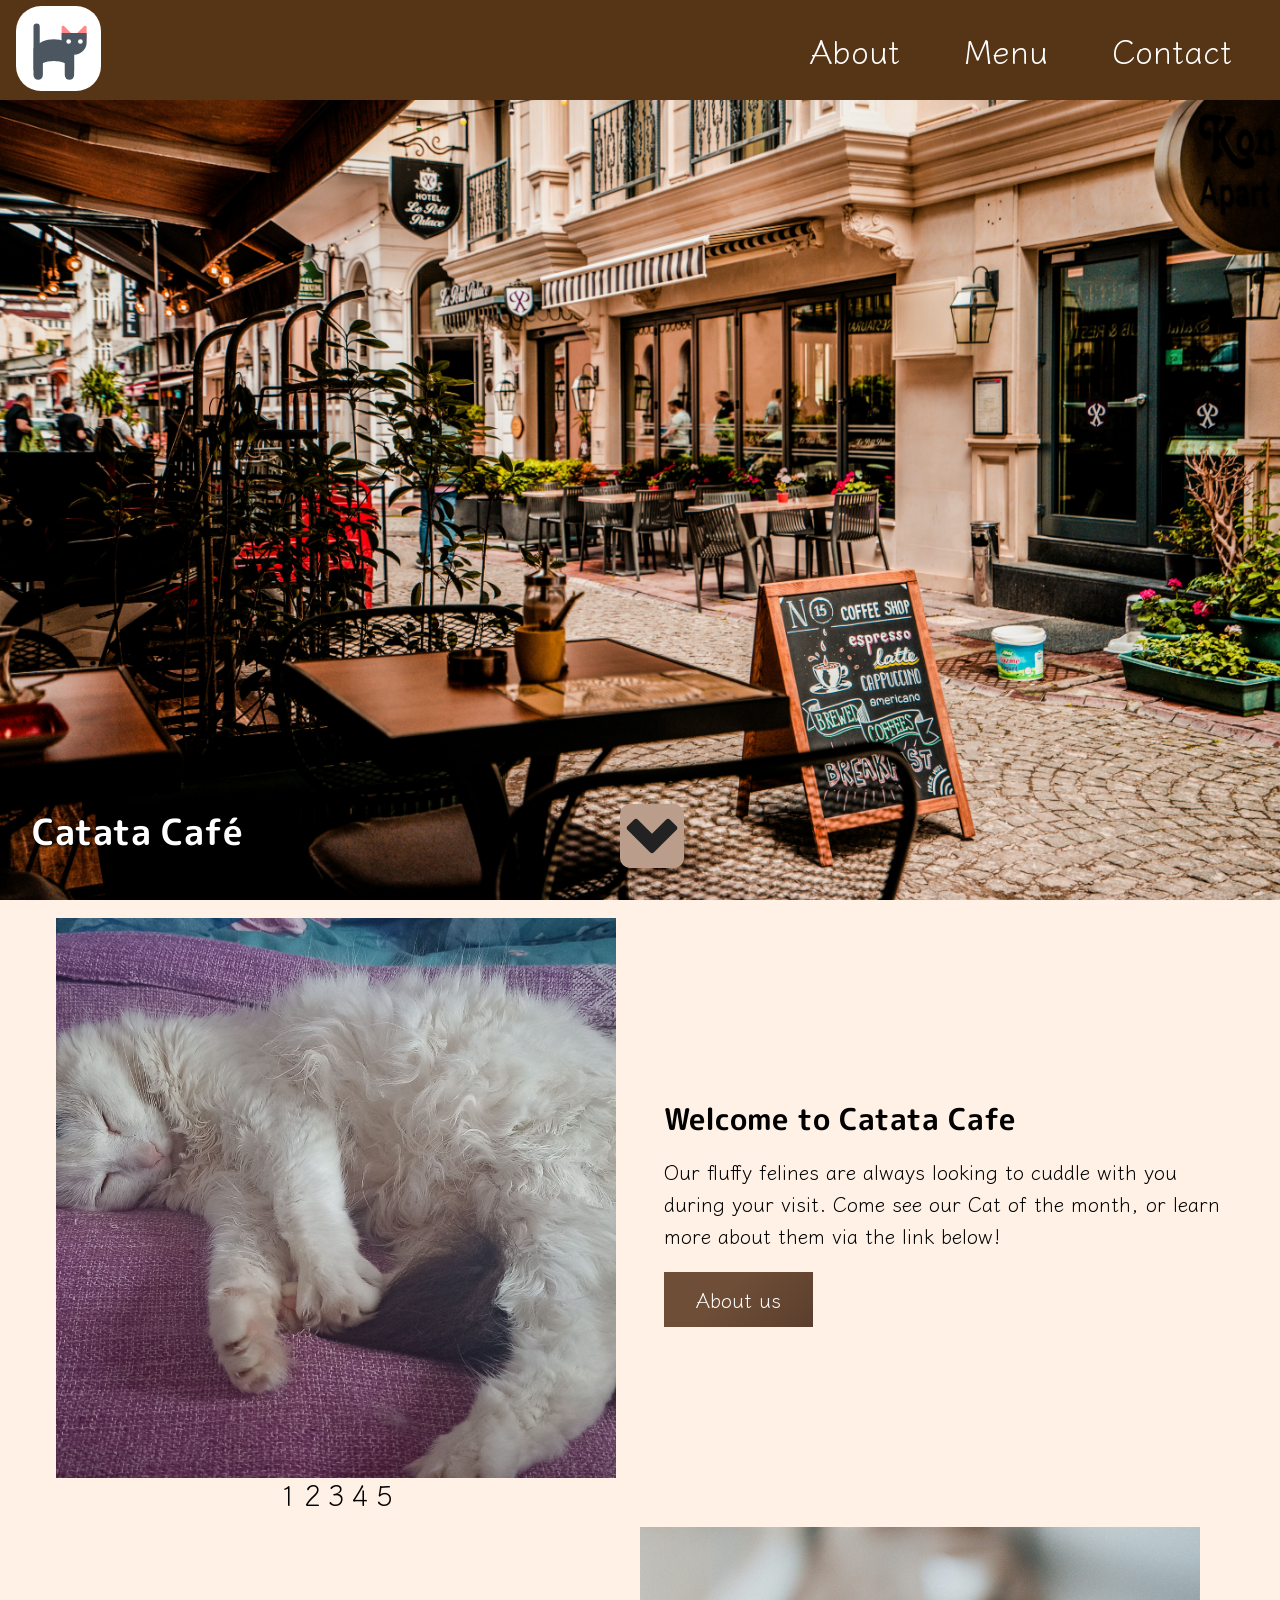
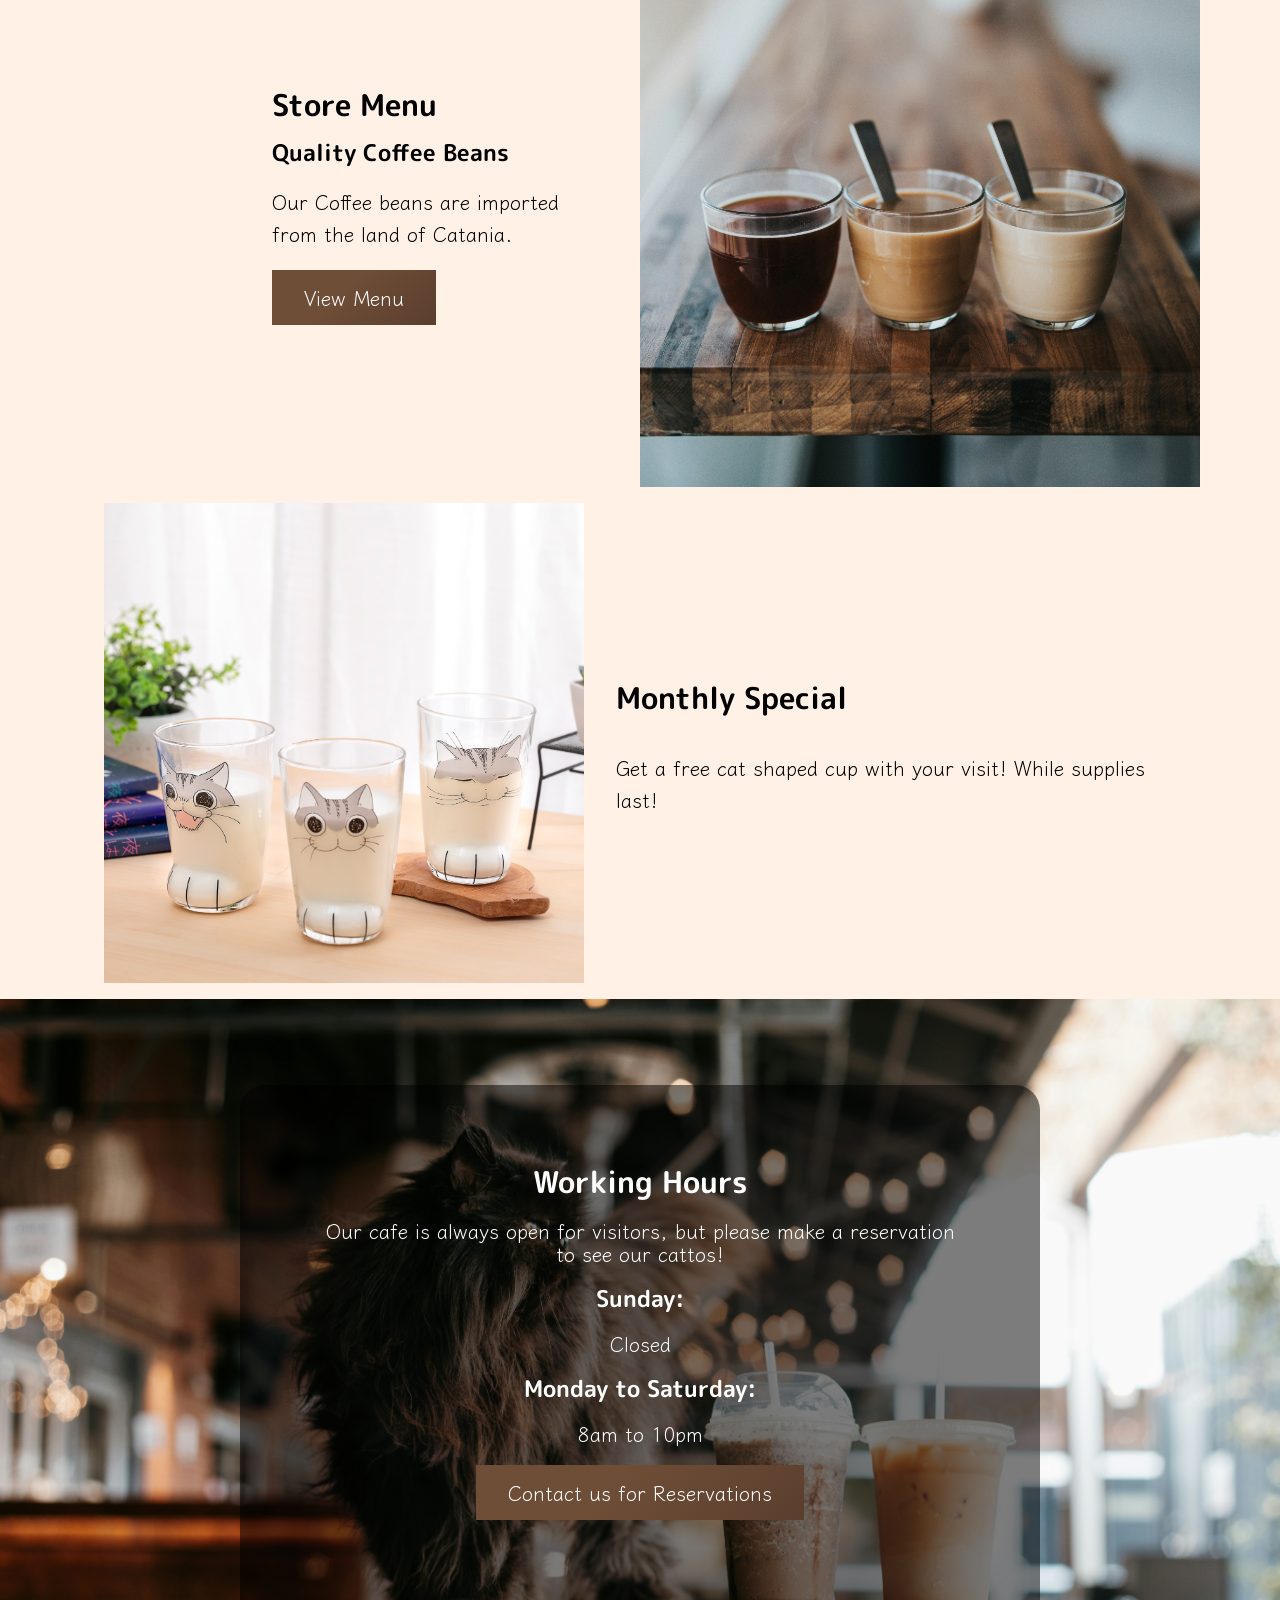
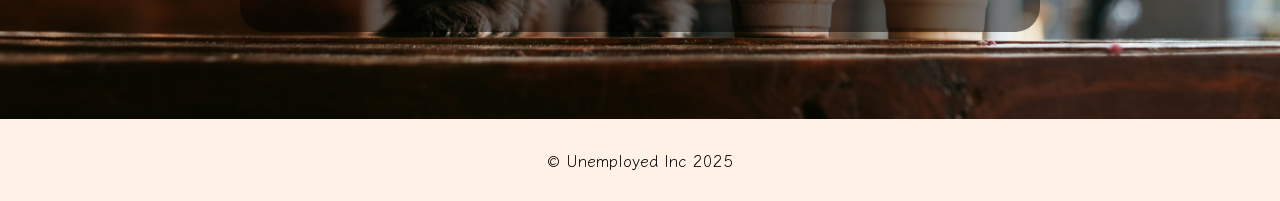
==== index.html @ 53f8d53f "Updated styles css and changed page layouts" ====
<!DOCTYPE html>
<html lang="en">
<head>
    <meta charset="UTF-8">
    <meta name="viewport" content="width=device-width, initial-scale=1.0">
    <!-- Stylesheet -->
    <link rel="stylesheet" href="./styles/global.css">
    <link rel="stylesheet" href="./styles/styles.css">
    <!-- Fonts -->
    <link rel="preconnect" href="https://fonts.googleapis.com">
    <link rel="preconnect" href="https://fonts.gstatic.com" crossorigin>
    <link href="https://fonts.googleapis.com/css2?family=Klee+One&family=M+PLUS+Rounded+1c&display=swap" rel="stylesheet">
    <!-- Favicon -->
     <link rel="icon" href="media/cat_favi.png" sizes="32x32"/>
    <title>Catata Café</title>
</head>
<body>
    <!-- Navigation -->
    <header>
        <nav>
            <a href="./index.html"><img class="home_icon" src="media/full_cat.svg" alt="A cat that is used as the Cafe icon"></a>
            <ul id="nav-toggle" class="nav-menu">
                <li><a href="./about.html">About</a></li>
                <li><a href="./menu.html">Menu</a></li>
                <li><a href="./contact.html">Contact</a></li>
            </ul>
        </nav>

        <button type="button" id="nav_button" class="hamenu">
            <div class="bar1"></div>
            <div class="bar2"></div>
            <div class="bar3"></div>
        </button>

        <h1 class="header_title">
            Catata Café
        </h1>
        <a href="#main"><div class="arrow bounce"></div></a>
        <img class="hero" src="media/cafe_outside.jpg" alt="cafe outside">
    </header>
    <!-- Main -->
     <main id="main">
        <!-- Store Cats -->
        <article id="cat_mascots" class="store_mascots">
            
            <section class="store_mascots_info">
                <section class="carousal">
                    <div class="slider">
                        <div class="slides">
                            <div id="slide-1">
                                <img src="media/cats/Tata.jpg" alt="A fluffy cat named Tata">
                            </div>

                            <div id="slide-2">
                                <img id="slide-1" src="media/cats/chocolate.jpg" alt="A cat named Chocolate">
                            </div>

                            <div id="slide-3">
                                <img id="slide-1" src="media/cats/kiki.jpg" alt="A cat named Kiki">
                            </div>

                            <div id="slide-4">
                                <img id="slide-1" src="media/cats/mimo_hat.jpg" alt="A cat with a hat named Mimo">
                            </div>

                            <div id="slide-5">
                                <img id="slide-1" src="media/cats/toby.jpg" alt="A cat named Toby">
                            </div>
                        </div>
                        <a href="#slide-1">1</a>
                        <a href="#slide-2">2</a>
                        <a href="#slide-3">3</a>
                        <a href="#slide-4">4</a>
                        <a href="#slide-5">5</a>
                    </div>
                </section>
                <section class="mascot_info_2">
                    <h2>Welcome to Catata Cafe</h2>
                    <p>Our fluffy felines are always looking to cuddle with you during your visit. Come see our Cat of the month, or learn more about them via the link below!</p>
                    <a href="./about.html#cat_staff">
                        <button type="button" class="cat_button">
                            About us
                        </button>
                    </a>
                </section>
            </section>
        </article>

        <!-- Menu Items -->
        <article class="featured_menu">
            <img src="media/three_style_coffee.jpg" alt="Three styles of coffee.">
            <section class="featured_menu_info">
                <h2>Store Menu</h2>
                <h3>Quality Coffee Beans</h3>
                <p>Our Coffee beans are imported from the land of Catania.</p>
                <a href="./menu.html">
                    <button type="button" class="cat_button">
                        View Menu
                    </button>
                </a>
            </section>
            
        </article>
        
        <!-- Monthly Special -->
        <article class="monthly_special">
            <img src="media/cat_cup.jpeg" alt="Daily special item: Seasonal meow-nificent pumpkin latte">
            <section class="monthly_special_info">
                <h2>
                    Monthly Special
                </h2>
                <section>
                    <p>Get a free cat shaped cup with your visit! While supplies last!</p>
                    
                </section>
            </section>
        </article>
        <!-- Cafe Hours -->
        <article class="cafe_hours">
                <section class="hours_overlay">
                    <h2>Working Hours</h2>
                    <p>Our cafe is always open for visitors, but please make a reservation to see our cattos!</p>
                    <h3>
                        Sunday:
                    </h3>
                    <p>
                        Closed
                    </p>
                    <h3>
                        Monday to Saturday:
                    </h3>
                    <p>
                        8am to 10pm
                    </p>
                    <a href="./contact.html">
                        <button type="button" class="cat_button">
                            Contact us for Reservations
                        </button>
                    </a>
                </section>
            </div>
        </article>

     </main>

    <!-- Footer -->
    <footer>
    <p>&copy Unemployed Inc 2025</p>
    </footer>
    <!-- Javascript -->
    <script src="/scripts/script.js"></script>
    
</body>
</html>
---- styles/global.css ----
/*! normalize.css v8.0.1 | MIT License | github.com/necolas/normalize.css */

/* Document
   ========================================================================== */

/**
 * 1. Correct the line height in all browsers.
 * 2. Prevent adjustments of font size after orientation changes in iOS.
 */

html {
  line-height: 1.15; /* 1 */
  -webkit-text-size-adjust: 100%; /* 2 */

  background-color:rgb(255, 241, 230);
  
}

/* Sections
   ========================================================================== */

/**
 * Remove the margin in all browsers.
 */

body {
  margin: 0;
}

/**
 * Render the `main` element consistently in IE.
 */

main {
  display: block;
}

/**
 * Correct the font size and margin on `h1` elements within `section` and
 * `article` contexts in Chrome, Firefox, and Safari.
 */

h1 {
  font-size: 2em;
  margin: 0.67em 0;
}

/* Grouping content
   ========================================================================== */

/**
 * 1. Add the correct box sizing in Firefox.
 * 2. Show the overflow in Edge and IE.
 */

hr {
  box-sizing: content-box; /* 1 */
  height: 0; /* 1 */
  overflow: visible; /* 2 */
}

/**
 * 1. Correct the inheritance and scaling of font size in all browsers.
 * 2. Correct the odd `em` font sizing in all browsers.
 */

pre {
  font-family: monospace, monospace; /* 1 */
  font-size: 1em; /* 2 */
}

/* Text-level semantics
   ========================================================================== */

/**
 * Remove the gray background on active links in IE 10.
 */

a {
  background-color: transparent;
}

/**
 * 1. Remove the bottom border in Chrome 57-
 * 2. Add the correct text decoration in Chrome, Edge, IE, Opera, and Safari.
 */

abbr[title] {
  border-bottom: none; /* 1 */
  text-decoration: underline; /* 2 */
  text-decoration: underline dotted; /* 2 */
}

/**
 * Add the correct font weight in Chrome, Edge, and Safari.
 */

b,
strong {
  font-weight: bolder;
}

/**
 * 1. Correct the inheritance and scaling of font size in all browsers.
 * 2. Correct the odd `em` font sizing in all browsers.
 */

code,
kbd,
samp {
  font-family: monospace, monospace; /* 1 */
  font-size: 1em; /* 2 */
}

/**
 * Add the correct font size in all browsers.
 */

small {
  font-size: 80%;
}

/**
 * Prevent `sub` and `sup` elements from affecting the line height in
 * all browsers.
 */

sub,
sup {
  font-size: 75%;
  line-height: 0;
  position: relative;
  vertical-align: baseline;
}

sub {
  bottom: -0.25em;
}

sup {
  top: -0.5em;
}

/* Embedded content
   ========================================================================== */

/**
 * Remove the border on images inside links in IE 10.
 */

img {
  border-style: none;
}

/* Forms
   ========================================================================== */

/**
 * 1. Change the font styles in all browsers.
 * 2. Remove the margin in Firefox and Safari.
 */

button,
input,
optgroup,
select,
textarea {
  font-family: inherit; /* 1 */
  font-size: 100%; /* 1 */
  line-height: 1.15; /* 1 */
  margin: 0; /* 2 */
}

/**
 * Show the overflow in IE.
 * 1. Show the overflow in Edge.
 */

button,
input { /* 1 */
  overflow: visible;
}

/**
 * Remove the inheritance of text transform in Edge, Firefox, and IE.
 * 1. Remove the inheritance of text transform in Firefox.
 */

button,
select { /* 1 */
  text-transform: none;
}

/**
 * Remove the inner border and padding in Firefox.
 */

button::-moz-focus-inner,
[type="button"]::-moz-focus-inner,
[type="reset"]::-moz-focus-inner,
[type="submit"]::-moz-focus-inner {
  border-style: none;
  padding: 0;
}

/**
 * Restore the focus styles unset by the previous rule.
 */

button:-moz-focusring,
[type="button"]:-moz-focusring,
[type="reset"]:-moz-focusring,
[type="submit"]:-moz-focusring {
  outline: 1px dotted ButtonText;
}

/**
 * Correct the padding in Firefox.
 */

fieldset {
  padding: 0.35em 0.75em 0.625em;
}

/**
 * 1. Correct the text wrapping in Edge and IE.
 * 2. Correct the color inheritance from `fieldset` elements in IE.
 * 3. Remove the padding so developers are not caught out when they zero out
 *    `fieldset` elements in all browsers.
 */

legend {
  box-sizing: border-box; /* 1 */
  color: inherit; /* 2 */
  display: table; /* 1 */
  max-width: 100%; /* 1 */
  padding: 0; /* 3 */
  white-space: normal; /* 1 */
}

/**
 * Add the correct vertical alignment in Chrome, Firefox, and Opera.
 */

progress {
  vertical-align: baseline;
}

/**
 * Remove the default vertical scrollbar in IE 10+.
 */

textarea {
  overflow: auto;
}

/**
 * 1. Add the correct box sizing in IE 10.
 * 2. Remove the padding in IE 10.
 */

[type="checkbox"],
[type="radio"] {
  box-sizing: border-box; /* 1 */
  padding: 0; /* 2 */
}

/**
 * Correct the cursor style of increment and decrement buttons in Chrome.
 */

[type="number"]::-webkit-inner-spin-button,
[type="number"]::-webkit-outer-spin-button {
  height: auto;
}

/**
 * Remove the inner padding in Chrome and Safari on macOS.
 */

[type="search"]::-webkit-search-decoration {
  -webkit-appearance: none;
}

/**
 * 1. Correct the inability to style clickable types in iOS and Safari.
 * 2. Change font properties to `inherit` in Safari.
 */

::-webkit-file-upload-button {
  -webkit-appearance: button; /* 1 */
  font: inherit; /* 2 */
}

/* Interactive
   ========================================================================== */

/*
 * Add the correct display in Edge, IE 10+, and Firefox.
 */

details {
  display: block;
}

/*
 * Add the correct display in all browsers.
 */

summary {
  display: list-item;
}

/* Misc
   ========================================================================== */

/**
 * Add the correct display in IE 10+.
 */

template {
  display: none;
}

/**
 * Add the correct display in IE 10.
 */

[hidden] {
  display: none;
}

/* Additional Global Styling */

a{
     text-decoration: none;
     color: black;
 }
 
 li{
     list-style: none;
 }
---- styles/styles.css ----
* {
  box-sizing: border-box;
}

html{
  font-family: "Klee One", cursive;
  scroll-behavior: smooth;
}

h1, h2, h3{
    font-family: "M PLUS Rounded 1c", sans-serif;
}

h2{
  margin: 0;
}

/* Button Styles*/

.cat_button{
  padding: 1rem 2rem 1rem 2rem;
  margin: 0 0 2rem 0;
  border: none;
  
  background-image: linear-gradient(135deg, #6F4E37 40%, #5A3E2D);
  color: white;
}

.cat_button:hover{
  background-image: linear-gradient(135deg, #B3826C 40%, #6F4E37);
  color: white;
}

.cat_button2{
  width: 10rem;
  padding: 1rem 2rem 1rem 2rem;
  margin: 0 0 2rem 0;
  border: none;
  
  background-image: linear-gradient(135deg, #6F4E37 40%, #5A3E2D);
  color: white;
}

.cat_button2:hover{
  background-image: linear-gradient(135deg, #B3826C 40%, #6F4E37);
  color: white;
}

.cat_button2:checked{
  box-shadow: 2px 2px 5px #5A3E2D;
}



/* Mobile Styles */

/* Icon */

.home_icon{
  width: 85px;
  position: fixed;
  background-color: white;
  padding: 5px;
  margin: 1rem;
  border-radius: 25px;
  top: 0;
  z-index: 99;
}


/* Navigation styles */
.nav-menu{
    display: none;
    z-index: 98;
}

.nav-menu a{
    color: white;
}

.nav-menu a:hover{
  color: rgb(241, 123, 123);
  transition-duration: 0.4s;
}


/* Menu after button is selected */
.show-menu {
    display: flex;
    flex-direction: column;
    text-align: center;
    justify-content: center;
    gap: 3rem;

    font-size: 32px;

    width: 100vw;
    height: 100vh;
    position: fixed;
    top: 0;
    background: #9c6f44;

    margin: 0;
    padding: 0;
}

/* Nav Button */
.hamenu{
  position: fixed;
  bottom: 0;
  right: 0;

  margin: 1rem;

  border: none;
  background-color: white;
  border-radius: 5px;
  padding: 4px 6px 4px 6px;

  z-index: 99;
}

.bar1, .bar2, .bar3 {
  width: 35px;
  height: 5px;
  background-color: 	#6f4827;
  margin: 6px 0;
  transition: 0.4s;
}

.change .bar1 {
  transform: translate(0, 11px) rotate(-45deg);
}
.change .bar2 {
    opacity: 0;
}
.change .bar3 {
  transform: translate(0, -11px) rotate(45deg);
}

/* Hero Banner */

.scroll-arrow{
  display: none;
}

.hero{
    height: 100vh;
    width: 100vw;
    object-fit: cover;
    top: 0;
    border-radius: 0;
}

.header_title{
    position: absolute;
    color: white;
    bottom: 1rem;
    margin-left: 2rem;
    text-shadow: #000000 1px 1px 2px;
}

/* Main */

main{
  display: flex;
  flex-direction: column;
  align-items: center;
}

h1{
    font-size: 36px;
    text-align: center;
    margin-bottom: 2rem;
  }

h3{
  margin: 0;
}

.monthly_special, .featured_menu, .store_mascots{
  margin-top: 1rem;
}

.monthly_special h2, .featured_menu h2, .store_mascots h2{
  margin-top: 2rem;
  margin-bottom: 1rem;
}

.monthly_special_info p, .store_mascots_info p, .featured_menu_info p{
  width: 20rem;
  line-height: 2rem;
  text-align: left;
}

/* Carousal */

.carousal{
    display: flex;
    flex-direction: column;
    justify-content: center;
    align-items: center;
    text-align: center;
}

.slider {
  width: 300px;
  overflow: hidden;
}

.slides {
  display: flex;
  
  overflow-x: auto;
  scroll-snap-type: x mandatory;
  
  scroll-behavior: smooth;
  -webkit-overflow-scrolling: touch;
}

.slider a{
  font-size: 24px;
}

.slides > div {
  scroll-snap-align: start;
  flex-shrink: 0;
  width: 300px;
  height: 300px;
  margin-right: 50px;
  border-radius: 10px;
  background: #eee;
  transform-origin: center center;
  transform: scale(1);
  transition: transform 0.5s;
  position: relative;
  
  display: flex;
  justify-content: center;
  align-items: center;
  font-size: 100px;
}

.slider img {
  object-fit: cover;
  position: absolute;
  top: 0;
  left: 0;
  width: 100%;
  height: 100%;
}



/* Daily Special */
.monthly_special img{
  width: 20rem;
  height: 20rem;
  object-fit: cover;
}

/* Menu Link */

.featured_menu img{
  width: 20rem;
  height: 20rem;
  object-fit: cover;
  object-position: bottom;
}

/* Working Hours */

.hours_overlay{
  background-color: rgba(0, 0, 0, 0.5);
  padding: 5rem;
  width: 20rem;
  border-radius: 25px;
  justify-content: center;
}

.cafe_hours{
  display: flex;
  flex-direction: column;
  flex-wrap: wrap;
  text-align: center;
  justify-content: center;
  align-content: center;

  color: white;
  background-image: url('/media/cat_and_coffee.jpg');
  background-size: cover;
  background-position: center;
  width: 100%;
  height: 45rem;
}

/* About Page - Marco */
.cafe_photo {
    width: 20rem;
}

.bakery_photo {
    width: 17rem;
}

.infoAbout1, .infoAbout2{
  display: flex;
  flex-direction: column;
  align-items: center;
  
  width: 20rem;
  margin-bottom: 2rem;
}

.cafeMap {
    width: 20rem;
}

.table-hours {
    align-items: center;
    text-align: left;
    width: 20rem; 
    border-spacing: 15px;
}

.visit_us h2{
  margin-bottom: 2rem;
  text-align: center;
}

.visit_us {
 display: flex;
 flex-direction: column;
 align-items: center;
}

.operationHours{
  margin-bottom: 2rem;
}

.infoAbout1 h2, .infoAbout2 h2{
  margin-top: 1rem;
}

/* Cat Staff Profiles - Mobile */

.cat_staff_profiles{
  text-align: center;
}


.infoAboutCats{
  margin-bottom: 1rem;
  display: flex;
  flex-direction: column;
  align-items: center;
}

.infoAboutSingleCat img{
  width: 22rem;
  height: 20rem;
  object-fit: cover;
}

.infoAboutSingleCat{
  display: flex;
  flex-direction: column;
  align-items: center;
  width: 22rem;
  height: 32rem;
  background-color: #6F4E37;
  color: white;
  margin-bottom: 2rem;
}

.infoAboutSingleCat h3{
  margin-top: 1em;
}

.infoAboutSingleCat p{
  margin: 0.5em 0em 0.5em 0em;
  width: 18rem;
  text-align: center;
}

/* Menu mobile - Dylan */

.menu_food{
  display: none;
}

/* .menu_drinks{
  display: none;
} */

.show-drinks{
  display: block;
}

.show-food{
  display: block;
}

.menu_drinks h2, .menu_drinks p, .menu_food h2, .menu_food p{
  text-align: center;
}

.menu_drinks h4, .menu_food h4{
  margin: 0.5rem;
}

.food_article img{
  width: 15rem;
  height: 15rem;
  object-fit: cover;
}

.food_article{
  display: flex;
  flex-direction: column;
  align-items: center;
  margin-bottom: 1rem;
  background-color: #BA9D8A;
  border-radius: 25px;
  padding: 2rem;
}

.food_article p{
  width: 18rem;
}


/* Desktop Styles */
@media(min-width: 43.75rem){

  main{
    font-size: 20px;
  }

  h1{
    margin-top: 10rem;
    margin-bottom: 2rem;
  }

  /* Navigation Desktop */

    .home_icon{
      position: revert;
    }

    nav{
      display: flex;
      position: fixed;
      justify-content: space-between;
      align-items: center;

      background-color: #563517;
      width: 100vw;
      height: 100px;
      
      z-index: 99;
      top: 0;
    }

    .hamenu{
        display: none;
    }

    .nav-menu{
        display: flex;
        font-size: 32px;
        gap: 4rem;
        margin-right: 3rem;
    }

    .arrow{
      position: absolute;
      bottom: 2rem;
      left: 50%;
      margin-left:-20px;
      width: 40px;
      height: 40px;
      background-color: #BA9D8A;
      padding: 2rem;
      border-radius: 10px;

      background-image: url([data-uri]);
      background-size: cover;
      background-repeat: no-repeat;
    }

    .bounce {
      animation: bounce 4s infinite;
    }
    @keyframes bounce {
      0%, 20%, 50%, 80%, 100% {
        transform: translateY(0);
      }
      40% {
        transform: translateY(-30px);
      }
      60% {
        transform: translateY(-15px);
      }
    }

    .scroll-arrow{
      display: flex;
      width: 4rem;
      position: absolute;
      bottom: 2rem;
      background-color: #eee;
      border-radius: 50px;
    }

/* Home Page Desktop - Len */

/* Store mascots Desktop */
    .store_mascots_info{
      display: flex;
      flex-direction: row;
    }

    .store_mascots_info{
      align-items: center;
      gap: 3rem;
    }

/* Carousol Desktop */

    .slider {
      width: 35rem;
    }

    .slides > div {
      width: 35rem;
      height: 35rem;
    }

    .carousal{
      flex-direction: row;
    }

    .slider a{
      font-size: 28px;
    }

    /* Link to Menu Desktop */

    .featured_menu img{
      width: 35rem;
      height: 35rem;
    }

    .featured_menu{
      display: flex;
      flex-direction: row-reverse;
      width: 70rem;
      gap: 3rem;
    }

    .featured_menu_info{
      display: flex;
      flex-direction: column;
      align-self: center;
    }

/* Monthly Special Desktop */

    .monthly_special_info p, .store_mascots_info p{
      width: 35rem;
    }

    .monthly_special img{
      width: 30rem;
      height: 30rem;
    }

    .monthly_special{
      display: flex;
      margin-bottom: 1rem;
      gap: 2rem;
    }

    .monthly_special_info{
      display: flex;
      flex-direction: column;
      align-self: center;
    }

/* Cafe Hours - Main Page Desktop */

    .hours_overlay{
      width: 50rem;
    }


/* About Desktop- Marco */
    .cafe_photo {
        width: 40rem;
    }

    .bakery_photo {
        width: 35rem;
    }

    .infoAbout1, .infoAbout2 {
        align-items: center;
        justify-content: space-evenly;
        width: 80rem;
        margin-bottom: 4rem;
        gap: 5rem;
    }

    .infoAbout1{
      flex-direction: row;
    }

    .infoAbout2{
      flex-direction: row-reverse;
    }

    .visit_us{
      text-align: center;
    }

    .operationHours {
        display: flex;
        align-items: center;
        width: 75rem;
        justify-content: space-evenly;
        
    }

    .cafeMap {
        width: 30rem;
    }

    .table-hours {
        width: 30rem; 
        border-spacing: 15px;
    }

    /* Cat Staff - Desktop */

    .infoAboutSingleCat img{
      width: 26rem;
      height: 20rem;
    }

    .infoAboutSingleCat{
      width: 26rem;
      height: 36rem;
    }


    .catRow1, .catRow2{
      display: flex;
      flex-direction: row;
      gap: 2rem;
    }

    /* Menu Desktop - Dylan */
    .menu_button_layout{
      display: flex;
      width: 50rem;
      justify-content: space-around;
    }

    .food_article_style{
      display: flex;
      gap: 2rem;
    }

    

    
}


/* Footer Styling */
footer{
    bottom: 0;
    text-align: center;
    padding: 1rem;
}
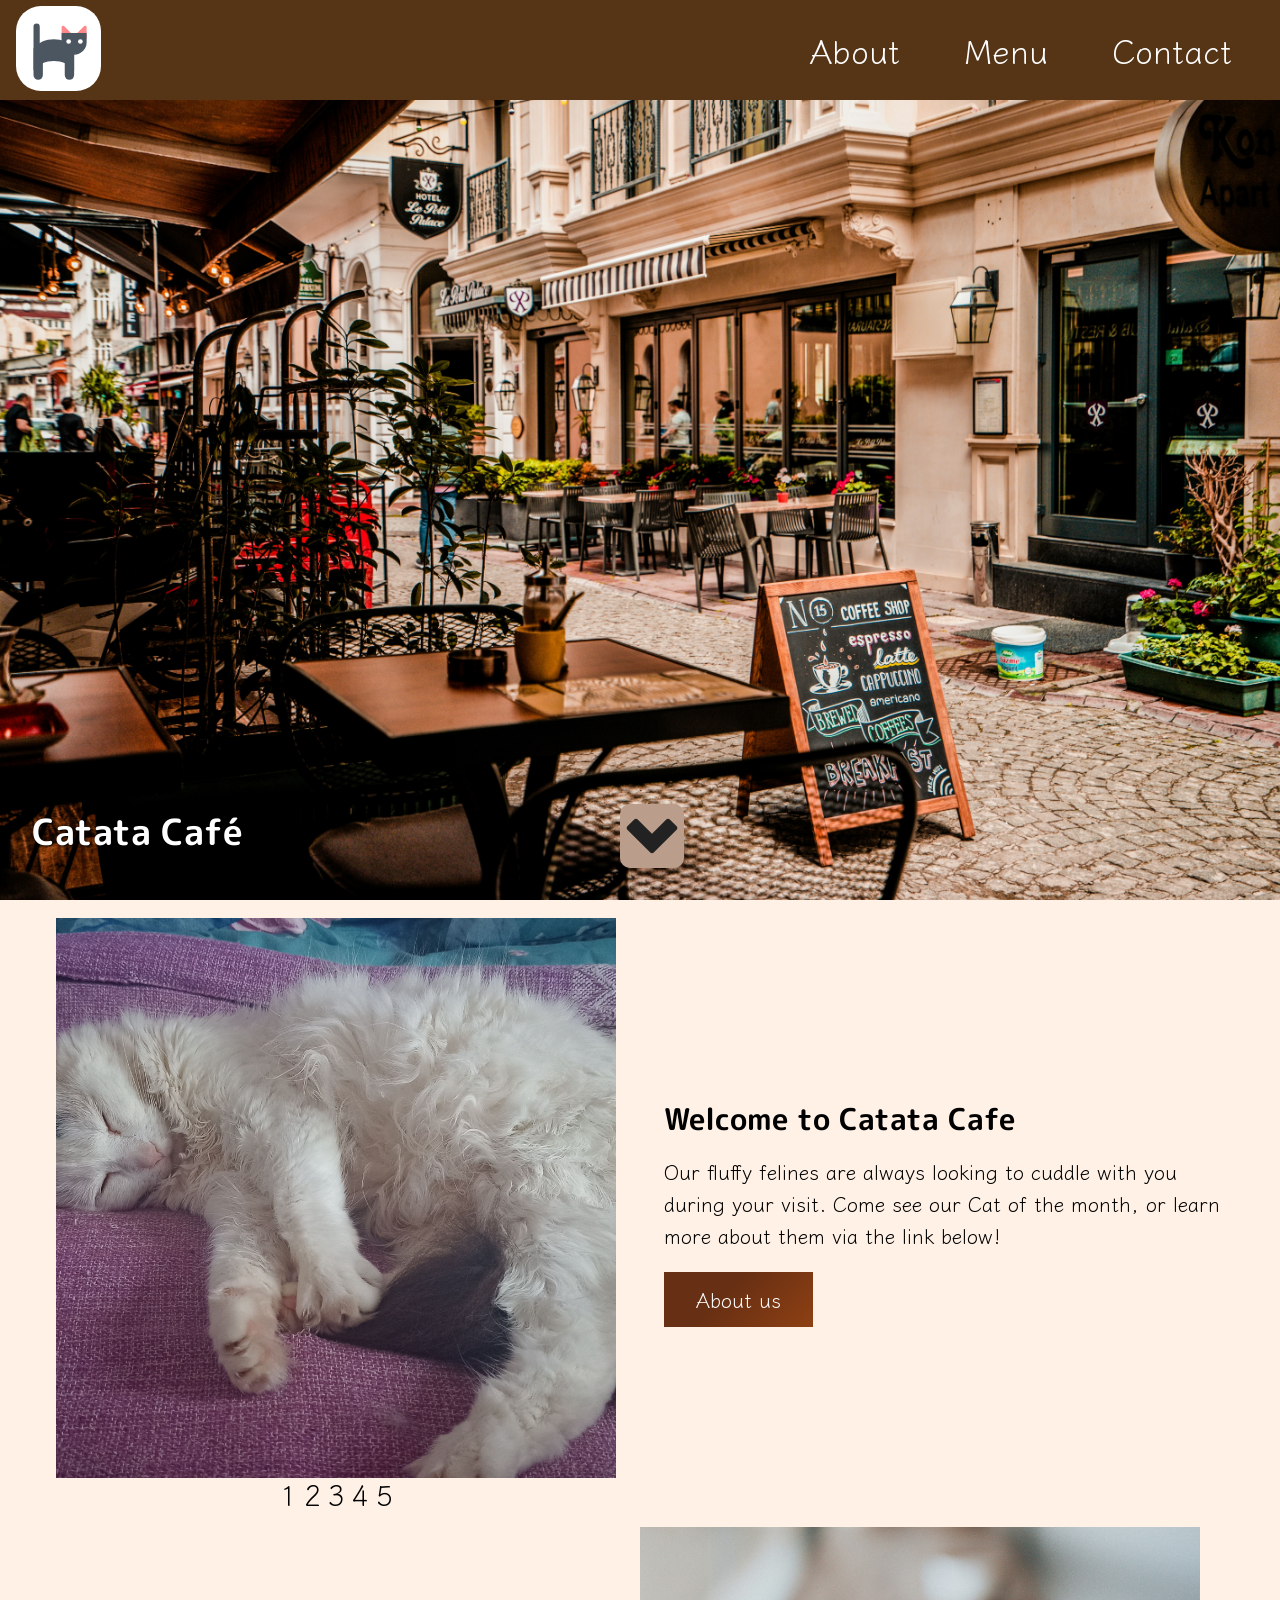
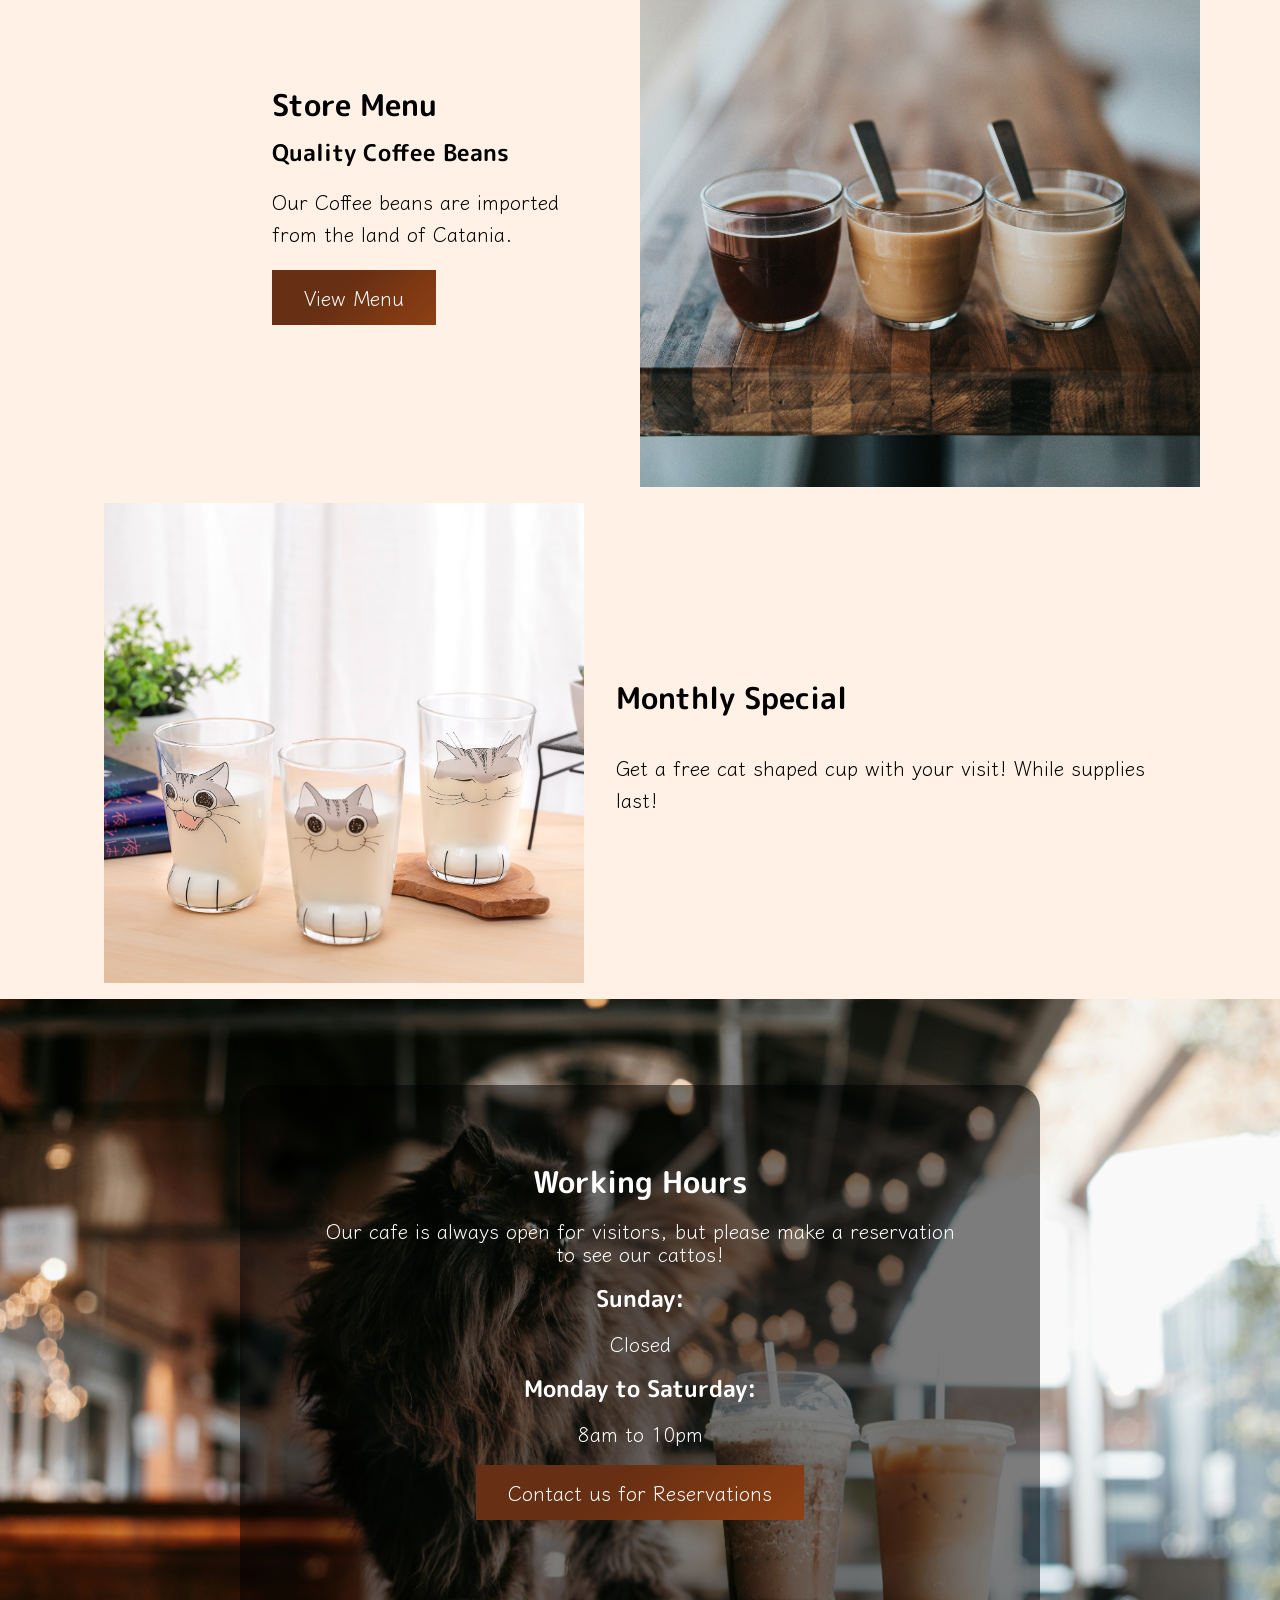
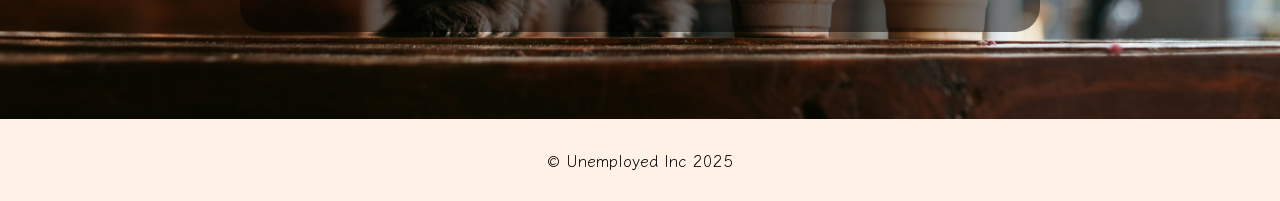
==== commit a089a84a: "Finished contact page" ====
--- a/index.html
+++ b/index.html
@@ -52,11 +52,11 @@
                             </div>
 
                             <div id="slide-2">
-                                <img id="slide-1" src="media/cats/chocolate.jpg" alt="A cat named Chocolate">
+                                <img id="slide-1" src="media/cats/Loki.jpg" alt="A cat named Loki">
                             </div>
 
                             <div id="slide-3">
-                                <img id="slide-1" src="media/cats/kiki.jpg" alt="A cat named Kiki">
+                                <img id="slide-1" src="media/cats/Peaches.jpg" alt="A cat named Peaches">
                             </div>
 
                             <div id="slide-4">
--- a/styles/styles.css
+++ b/styles/styles.css
@@ -22,7 +22,7 @@
   margin: 0 0 2rem 0;
   border: none;
   
-  background-image: linear-gradient(135deg, #6F4E37 40%, #5A3E2D);
+  background-image: linear-gradient(135deg,  #672F13 40%, #8E4013);
   color: white;
 }
 
@@ -50,6 +50,25 @@
   box-shadow: 2px 2px 5px #5A3E2D;
 }
 
+.cat_button3{
+  width: 10rem;
+  padding: 0.5rem 1rem 0.5rem 1rem;
+  margin: 0 0 2rem 0;
+  border: none;
+  
+  background-image: linear-gradient(135deg, #774738 40%, #684028);
+  color: white;
+}
+
+.cat_button3:hover{
+  background-image: linear-gradient(135deg, #CC9966 40%, #804A26);
+  color:  white;
+}
+
+h1{
+    margin-top: 10rem;
+    margin-bottom: 2rem;
+}
 
 
 /* Mobile Styles */
@@ -429,17 +448,57 @@
   width: 18rem;
 }
 
+/* Contact us - Mobile */
+
+.contact_us_page p{
+  margin: 0.5rem 0rem 0.5rem 0rem;
+}
+
+.contact_info{
+  margin-top: 1rem;
+  margin-bottom: 3rem;
+}
+
+.contact_info h2{
+  margin-bottom: 0.5rem;
+}
+
+.single_contact_info{
+  display: flex;
+  align-items: baseline;
+  gap: 1em;
+}
+
+/* Form Stuff */
+
+.form_input{
+  color: antiquewhite;
+  background-color: #9F6D4F;
+  padding: 2rem 5rem 1rem 5rem;
+  border-radius: 2rem;
+}
+
+.form_input_single{
+  display: flex;
+  flex-direction: column;
+  text-align: left;
+  gap: 0.5em;
+}
+
+.form_input_section{
+  display: flex;
+  flex-direction: column;
+  gap: 1rem;
+}
+
+
+
 
 /* Desktop Styles */
 @media(min-width: 43.75rem){
 
   main{
     font-size: 20px;
-  }
-
-  h1{
-    margin-top: 10rem;
-    margin-bottom: 2rem;
   }
 
   /* Navigation Desktop */
@@ -653,7 +712,6 @@
       height: 36rem;
     }
 
-
     .catRow1, .catRow2{
       display: flex;
       flex-direction: row;
@@ -672,7 +730,23 @@
       gap: 2rem;
     }
 
-    
+    /* Contact Page Desktop */
+
+    .contact_us_page{
+      display: flex;
+      gap: 10rem;
+      margin-top: 2rem;
+      align-items: center;
+    }
+
+    .form_input_section h2{
+      text-align: center;
+    }
+
+    .form_input{
+      
+    }
+
 
     
 }
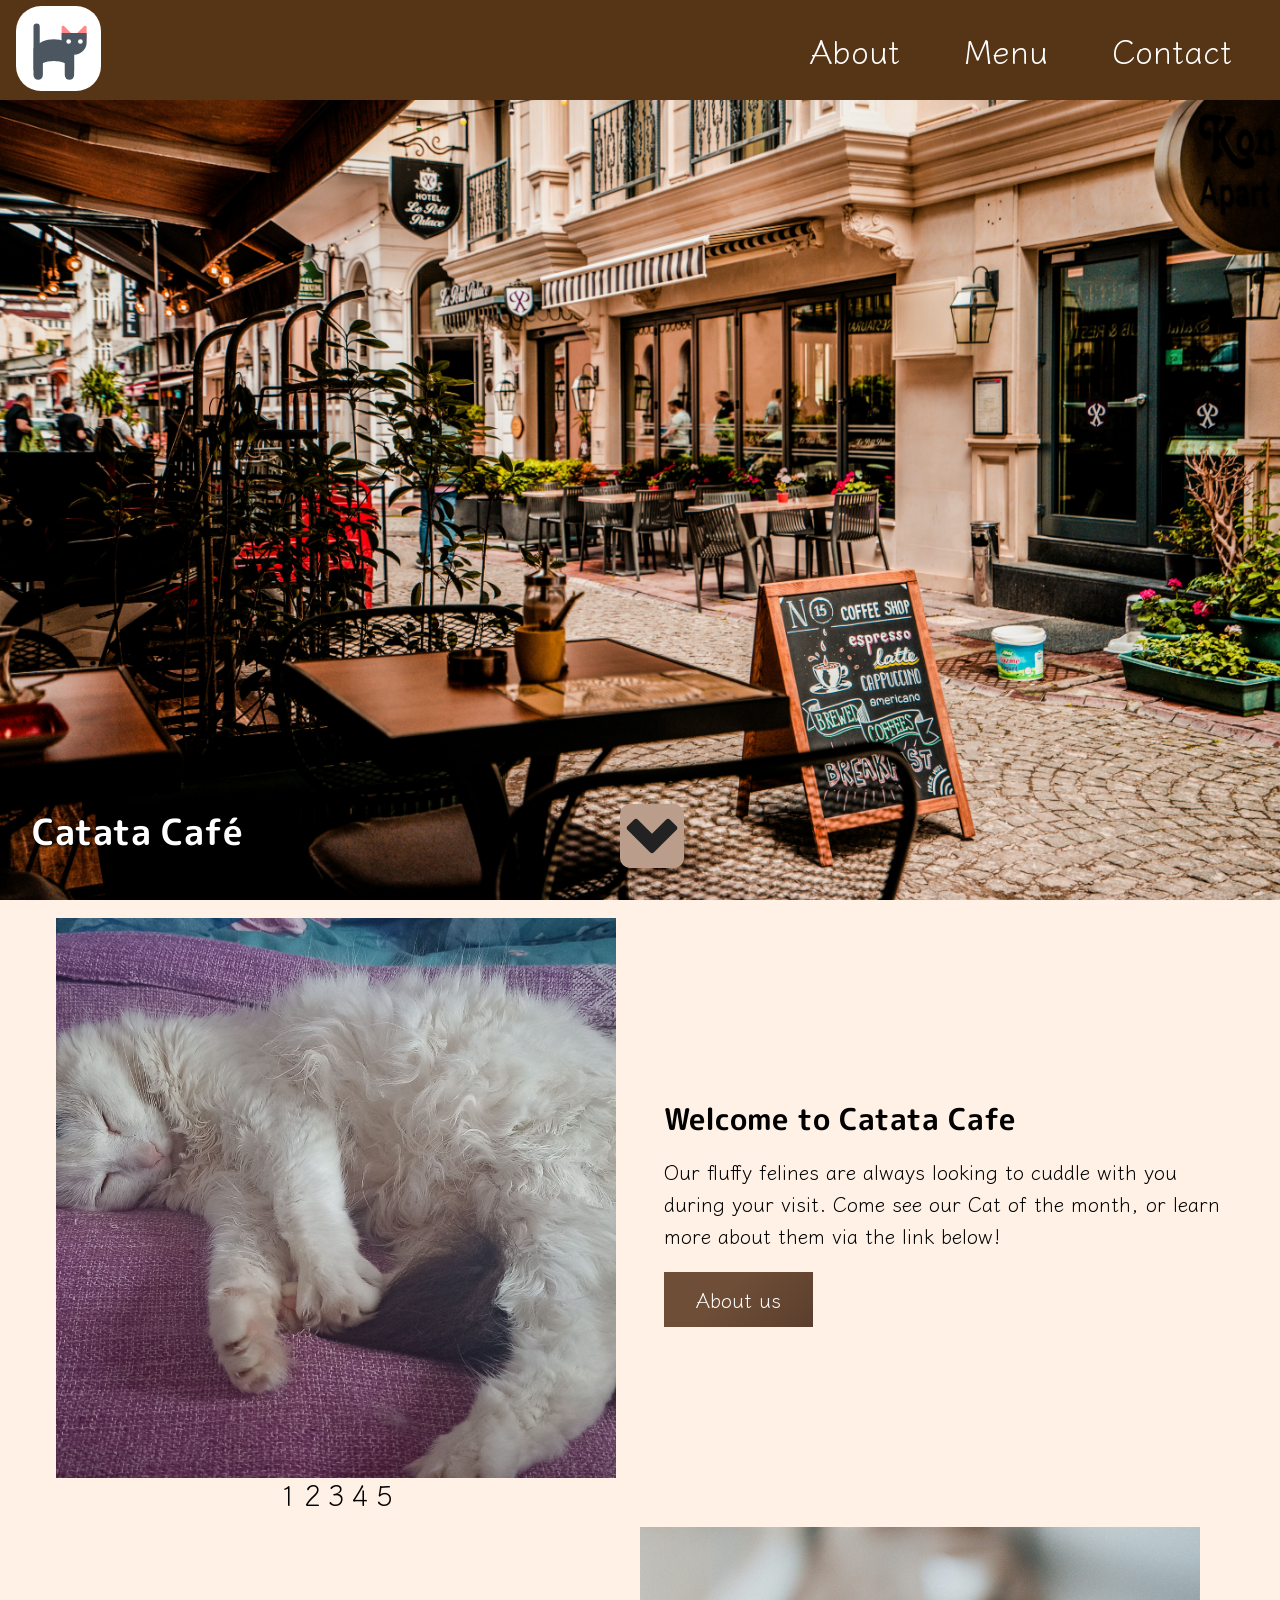
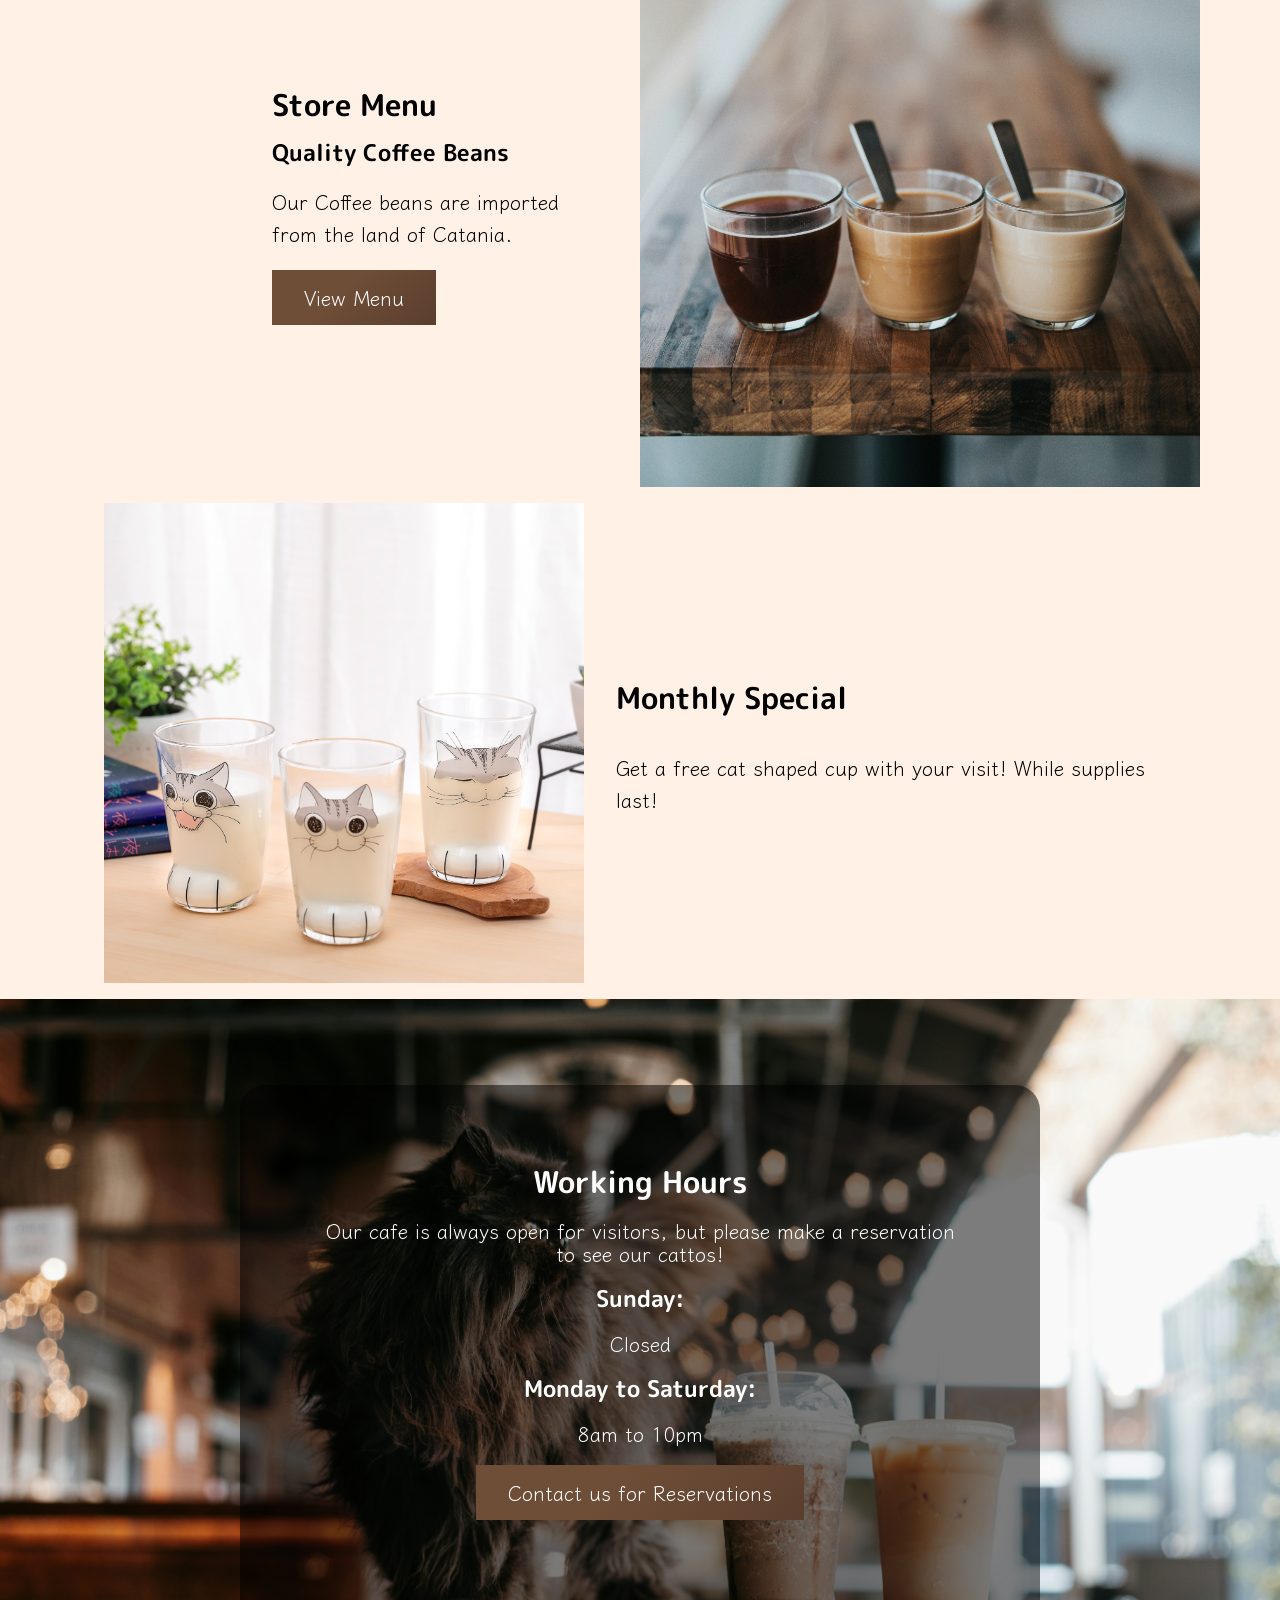
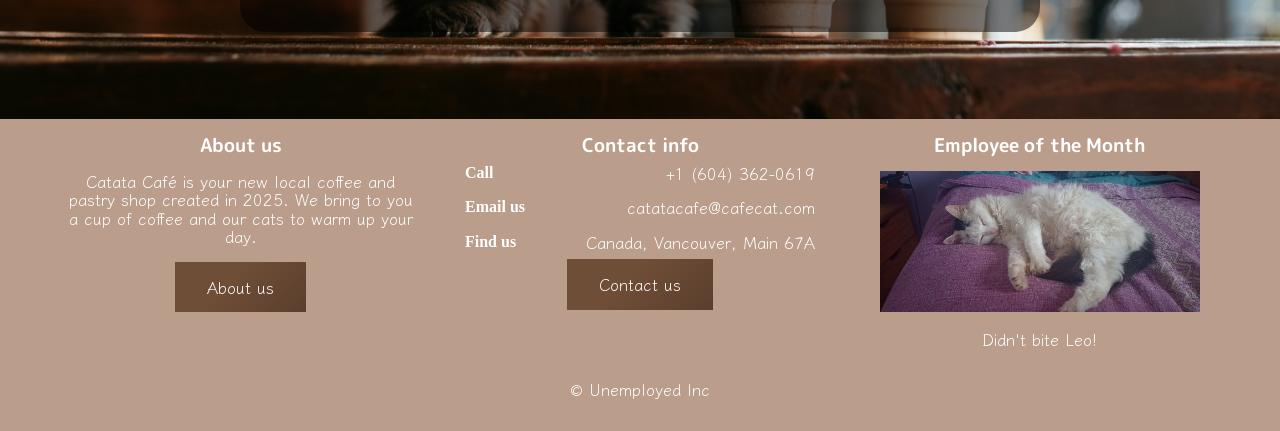
==== commit 1a66d93a: "footer stuff" ====
--- a/index.html
+++ b/index.html
@@ -52,11 +52,11 @@
                             </div>
 
                             <div id="slide-2">
-                                <img id="slide-1" src="media/cats/Loki.jpg" alt="A cat named Loki">
+                                <img id="slide-1" src="media/cats/chocolate.jpg" alt="A cat named Chocolate">
                             </div>
 
                             <div id="slide-3">
-                                <img id="slide-1" src="media/cats/Peaches.jpg" alt="A cat named Peaches">
+                                <img id="slide-1" src="media/cats/kiki.jpg" alt="A cat named Kiki">
                             </div>
 
                             <div id="slide-4">
@@ -144,8 +144,44 @@
      </main>
 
     <!-- Footer -->
-    <footer>
-    <p>&copy Unemployed Inc 2025</p>
+    <footer class="footerCopy">
+
+        <section class="navFooter">
+            <article class="footArticle">
+                <h3>About us</h3>
+                <p> Catata Café is your new local coffee and pastry shop created in 2025. We bring to you a cup of coffee and our cats to warm up your day.</p>
+                <a href="./about.html">
+                    <button type="button" class="cat_button">About us</button>
+                </a>
+            </article>
+            <article class="footArticle">
+                <h3>Contact info</h3>
+                <section  class="contactFoot">
+                    <h4 class="contacter">Call</h4>
+                    <p class="contacter">+1 (604) 362-0619</p>
+                </section>
+                <section  class="contactFoot">
+                    <h4 class="contacter">Email us</h4>
+                    <p class="contacter">catatacafe@cafecat.com</p>
+                </section>
+                <section  class="contactFoot">
+                    <h4 class="contacter">Find us</h4>
+                    <p class="contacter">Canada, Vancouver, Main 67A</p>
+                </section>
+                                <a href="./contact.html">
+                    <button type="button" class="cat_button">Contact us</button>
+                </a>
+            </article>
+            <article class="footArticle">
+                <h3>Employee of the Month</h3>
+                <article class="catOfTheMonth">
+                    <img src="media/cats/Tata.jpg">
+                </article>
+                <p>Didn't bite Leo!</p>
+            </article>
+        </section>
+
+            <p>&copy Unemployed Inc</p>
     </footer>
     <!-- Javascript -->
     <script src="/scripts/script.js"></script>
--- a/styles/styles.css
+++ b/styles/styles.css
@@ -22,7 +22,7 @@
   margin: 0 0 2rem 0;
   border: none;
   
-  background-image: linear-gradient(135deg,  #672F13 40%, #8E4013);
+  background-image: linear-gradient(135deg, #6F4E37 40%, #5A3E2D);
   color: white;
 }
 
@@ -50,25 +50,6 @@
   box-shadow: 2px 2px 5px #5A3E2D;
 }
 
-.cat_button3{
-  width: 10rem;
-  padding: 0.5rem 1rem 0.5rem 1rem;
-  margin: 0 0 2rem 0;
-  border: none;
-  
-  background-image: linear-gradient(135deg, #774738 40%, #684028);
-  color: white;
-}
-
-.cat_button3:hover{
-  background-image: linear-gradient(135deg, #CC9966 40%, #804A26);
-  color:  white;
-}
-
-h1{
-    margin-top: 10rem;
-    margin-bottom: 2rem;
-}
 
 
 /* Mobile Styles */
@@ -448,57 +429,17 @@
   width: 18rem;
 }
 
-/* Contact us - Mobile */
-
-.contact_us_page p{
-  margin: 0.5rem 0rem 0.5rem 0rem;
-}
-
-.contact_info{
-  margin-top: 1rem;
-  margin-bottom: 3rem;
-}
-
-.contact_info h2{
-  margin-bottom: 0.5rem;
-}
-
-.single_contact_info{
-  display: flex;
-  align-items: baseline;
-  gap: 1em;
-}
-
-/* Form Stuff */
-
-.form_input{
-  color: antiquewhite;
-  background-color: #9F6D4F;
-  padding: 2rem 5rem 1rem 5rem;
-  border-radius: 2rem;
-}
-
-.form_input_single{
-  display: flex;
-  flex-direction: column;
-  text-align: left;
-  gap: 0.5em;
-}
-
-.form_input_section{
-  display: flex;
-  flex-direction: column;
-  gap: 1rem;
-}
-
-
-
 
 /* Desktop Styles */
 @media(min-width: 43.75rem){
 
   main{
     font-size: 20px;
+  }
+
+  h1{
+    margin-top: 10rem;
+    margin-bottom: 2rem;
   }
 
   /* Navigation Desktop */
@@ -712,6 +653,7 @@
       height: 36rem;
     }
 
+
     .catRow1, .catRow2{
       display: flex;
       flex-direction: row;
@@ -729,31 +671,49 @@
       display: flex;
       gap: 2rem;
     }
-
-    /* Contact Page Desktop */
-
-    .contact_us_page{
-      display: flex;
-      gap: 10rem;
-      margin-top: 2rem;
-      align-items: center;
-    }
-
-    .form_input_section h2{
+    /* navigation footer for all web pages */
+    .navFooter { 
+     
+      display: flex; 
+      justify-content: space-evenly;
       text-align: center;
     }
 
-    .form_input{
-      
-    }
-
-
+    footer {
+      background-color: #BA9D8A;
+      color: white;
+    }
+
+    .navFooter h3 {
+      justify-content: space-between;
+    }
+
+    .footArticle {
+      width: 350px;
+    }
+    /* space between div articles */
+    .contactFoot {
     
-}
-
-
+      display: flex;
+      justify-content: space-between;
+
+    }
+
+    .catOfTheMonth img{
+      margin-top: 15px;
+      width: 20rem;
+    }
+
+    .contacter {
+      margin-top: 8px;
+      margin-bottom: 8px;
+    }
+    
+}
+
+/* For all webpages */
 /* Footer Styling */
-footer{
+.footerCopy{
     bottom: 0;
     text-align: center;
     padding: 1rem;
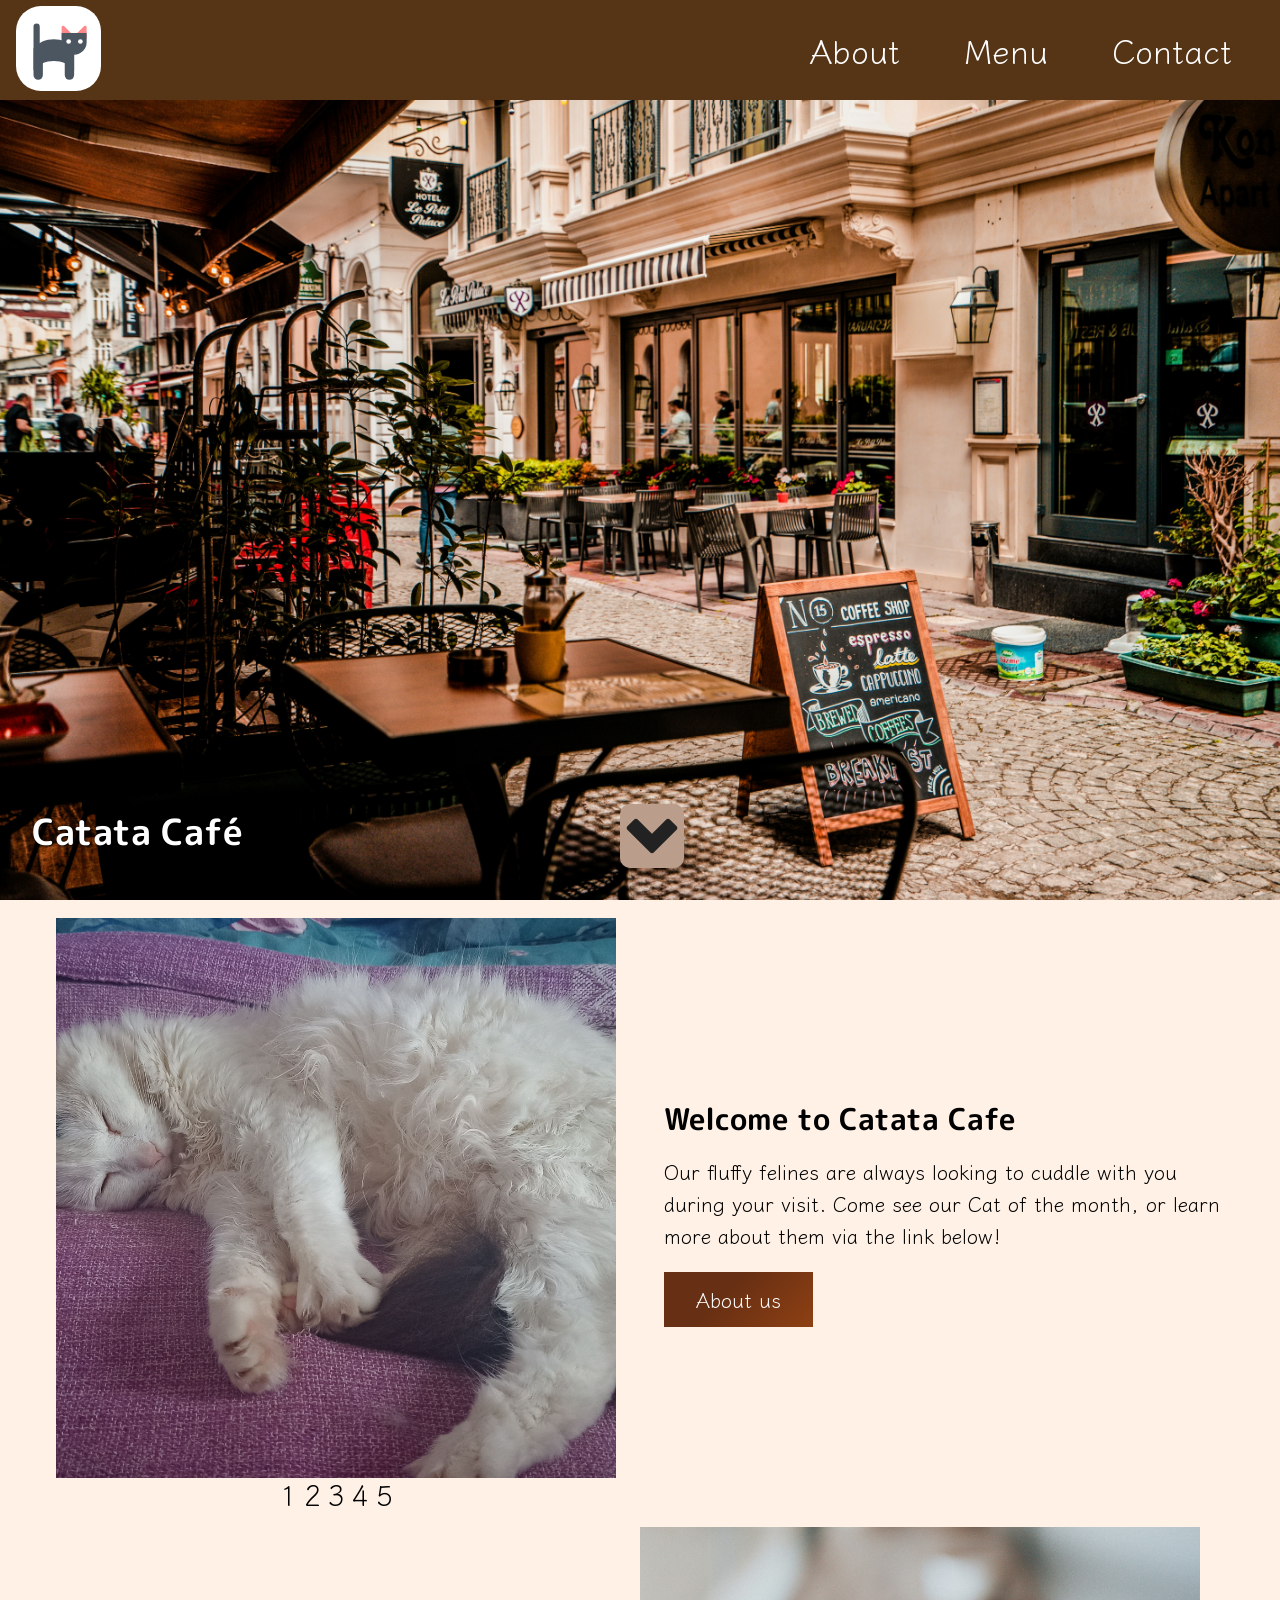
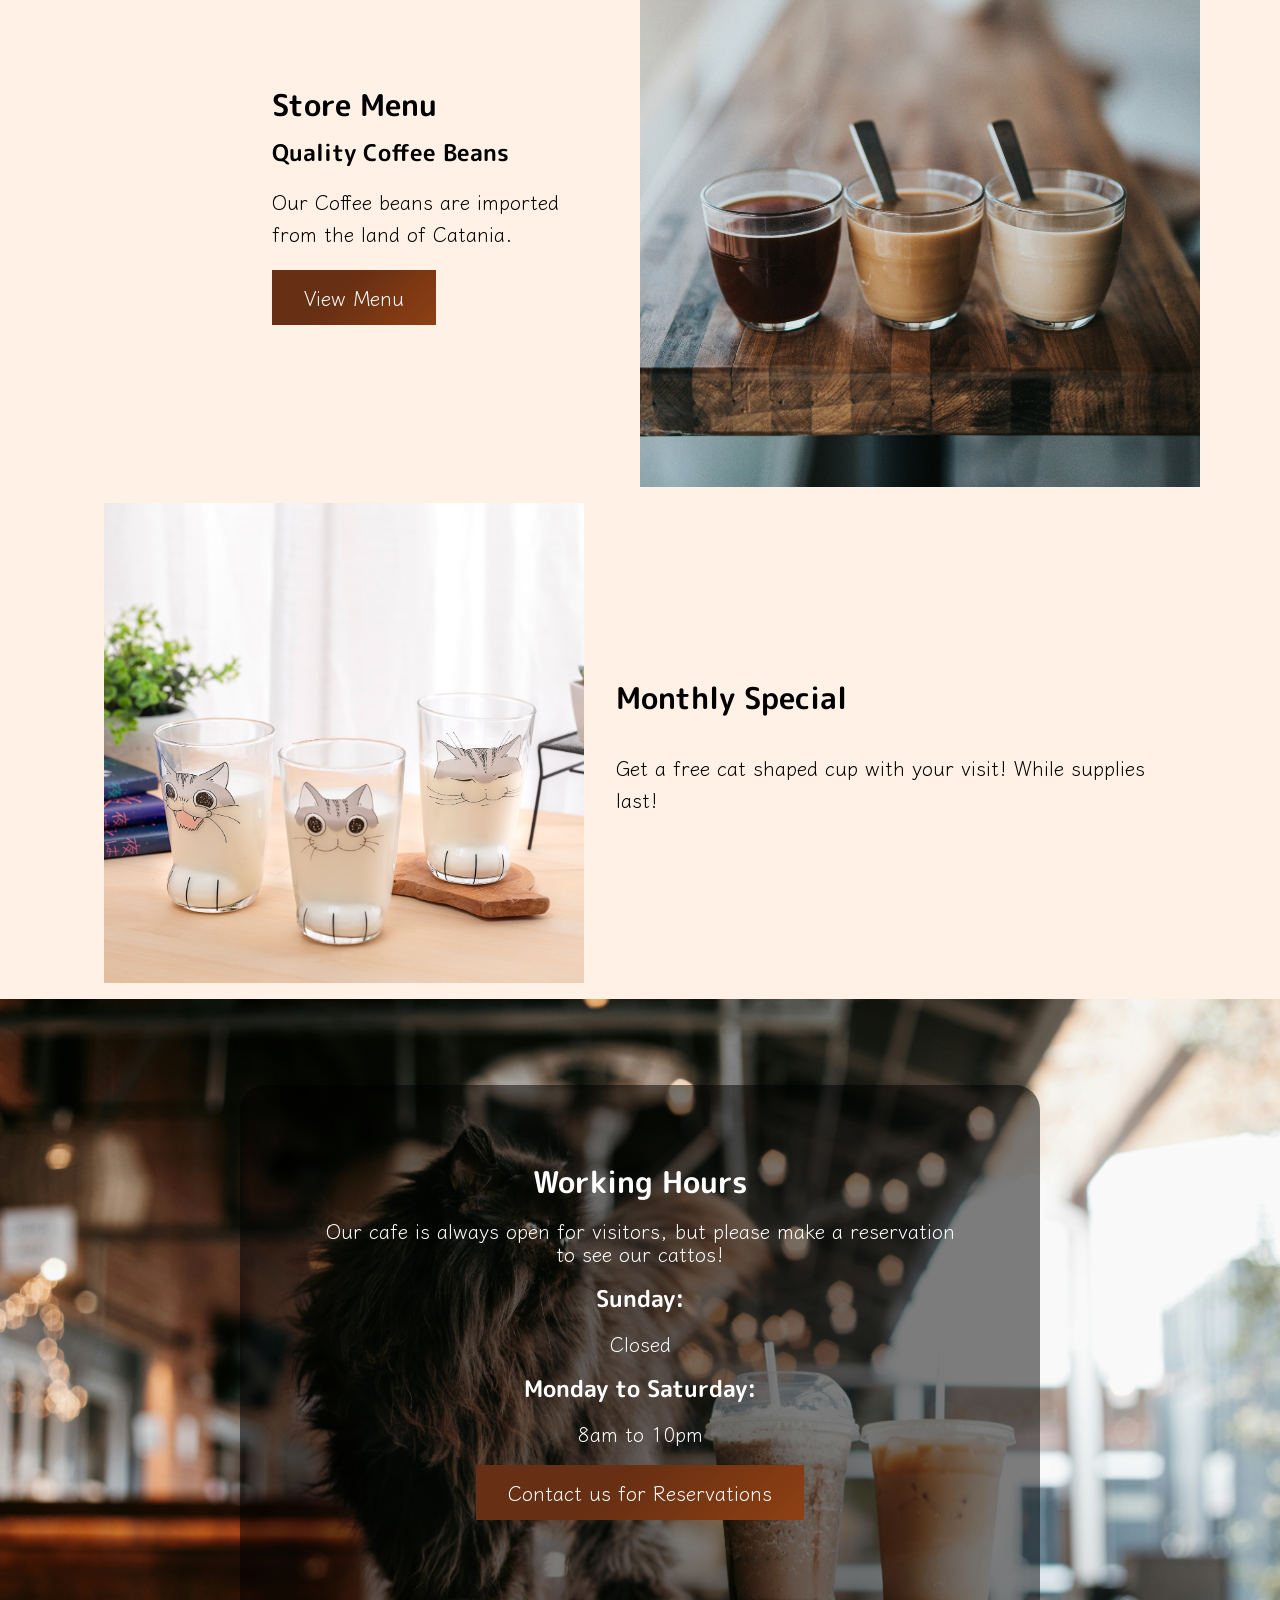
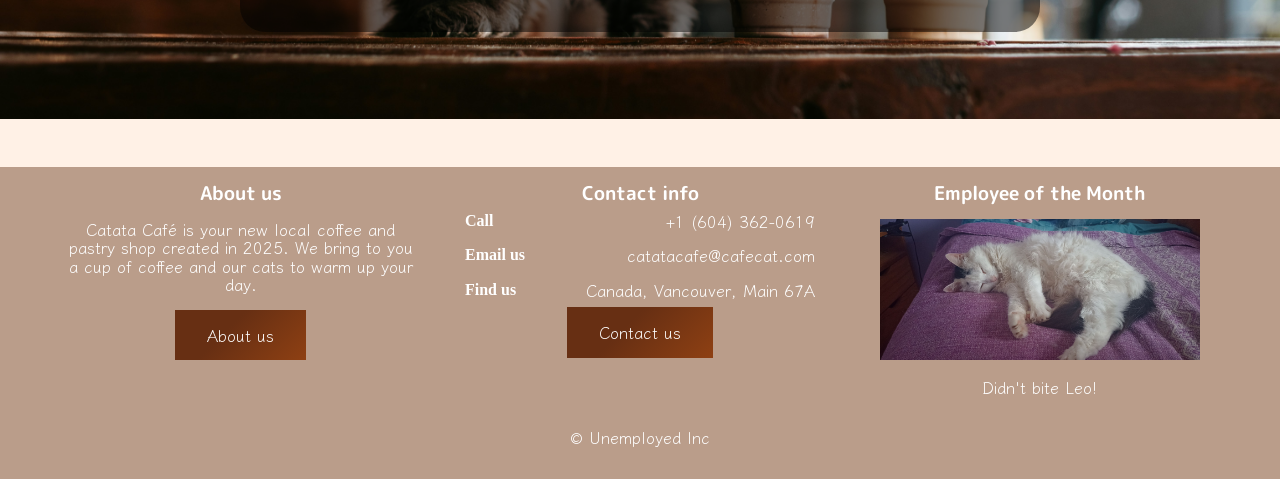
==== commit 4415e0fe: "Merge branch 'marco_web' into test-branch" ====
--- a/index.html
+++ b/index.html
@@ -52,11 +52,11 @@
                             </div>
 
                             <div id="slide-2">
-                                <img id="slide-1" src="media/cats/chocolate.jpg" alt="A cat named Chocolate">
+                                <img id="slide-1" src="media/cats/Loki.jpg" alt="A cat named Loki">
                             </div>
 
                             <div id="slide-3">
-                                <img id="slide-1" src="media/cats/kiki.jpg" alt="A cat named Kiki">
+                                <img id="slide-1" src="media/cats/Peaches.jpg" alt="A cat named Peaches">
                             </div>
 
                             <div id="slide-4">
--- a/styles/styles.css
+++ b/styles/styles.css
@@ -22,7 +22,7 @@
   margin: 0 0 2rem 0;
   border: none;
   
-  background-image: linear-gradient(135deg, #6F4E37 40%, #5A3E2D);
+  background-image: linear-gradient(135deg,  #672F13 40%, #8E4013);
   color: white;
 }
 
@@ -50,6 +50,25 @@
   box-shadow: 2px 2px 5px #5A3E2D;
 }
 
+.cat_button3{
+  width: 10rem;
+  padding: 0.5rem 1rem 0.5rem 1rem;
+  margin: 0 0 2rem 0;
+  border: none;
+  
+  background-image: linear-gradient(135deg, #774738 40%, #684028);
+  color: white;
+}
+
+.cat_button3:hover{
+  background-image: linear-gradient(135deg, #CC9966 40%, #804A26);
+  color:  white;
+}
+
+h1{
+    margin-top: 10rem;
+    margin-bottom: 2rem;
+}
 
 
 /* Mobile Styles */
@@ -160,7 +179,7 @@
     text-shadow: #000000 1px 1px 2px;
 }
 
-/* Main */
+/* Main  Mobile*/
 
 main{
   display: flex;
@@ -193,7 +212,7 @@
   text-align: left;
 }
 
-/* Carousal */
+/* Carousal Mobile */
 
 .carousal{
     display: flex;
@@ -252,14 +271,14 @@
 
 
 
-/* Daily Special */
+/* Monthly Special - Mobile */
 .monthly_special img{
   width: 20rem;
   height: 20rem;
   object-fit: cover;
 }
 
-/* Menu Link */
+/* Menu Link - Mobile*/
 
 .featured_menu img{
   width: 20rem;
@@ -268,7 +287,7 @@
   object-position: bottom;
 }
 
-/* Working Hours */
+/* Working Hours - Mobile */
 
 .hours_overlay{
   background-color: rgba(0, 0, 0, 0.5);
@@ -429,17 +448,57 @@
   width: 18rem;
 }
 
+/* Contact us - Mobile */
+
+.contact_us_page p{
+  margin: 0.5rem 0rem 0.5rem 0rem;
+}
+
+.contact_info{
+  margin-top: 1rem;
+  margin-bottom: 3rem;
+}
+
+.contact_info h2{
+  margin-bottom: 0.5rem;
+}
+
+.single_contact_info{
+  display: flex;
+  align-items: baseline;
+  gap: 1em;
+}
+
+/* Form Stuff */
+
+.form_input{
+  color: antiquewhite;
+  background-color: #9F6D4F;
+  padding: 2rem 5rem 1rem 5rem;
+  border-radius: 2rem;
+}
+
+.form_input_single{
+  display: flex;
+  flex-direction: column;
+  text-align: left;
+  gap: 0.5em;
+}
+
+.form_input_section{
+  display: flex;
+  flex-direction: column;
+  gap: 1rem;
+}
+
+
+
 
 /* Desktop Styles */
 @media(min-width: 43.75rem){
 
   main{
     font-size: 20px;
-  }
-
-  h1{
-    margin-top: 10rem;
-    margin-bottom: 2rem;
   }
 
   /* Navigation Desktop */
@@ -653,7 +712,6 @@
       height: 36rem;
     }
 
-
     .catRow1, .catRow2{
       display: flex;
       flex-direction: row;
@@ -717,8 +775,9 @@
     bottom: 0;
     text-align: center;
     padding: 1rem;
-}
-
-
-
-
+    margin-top: 3rem;
+}
+
+
+
+
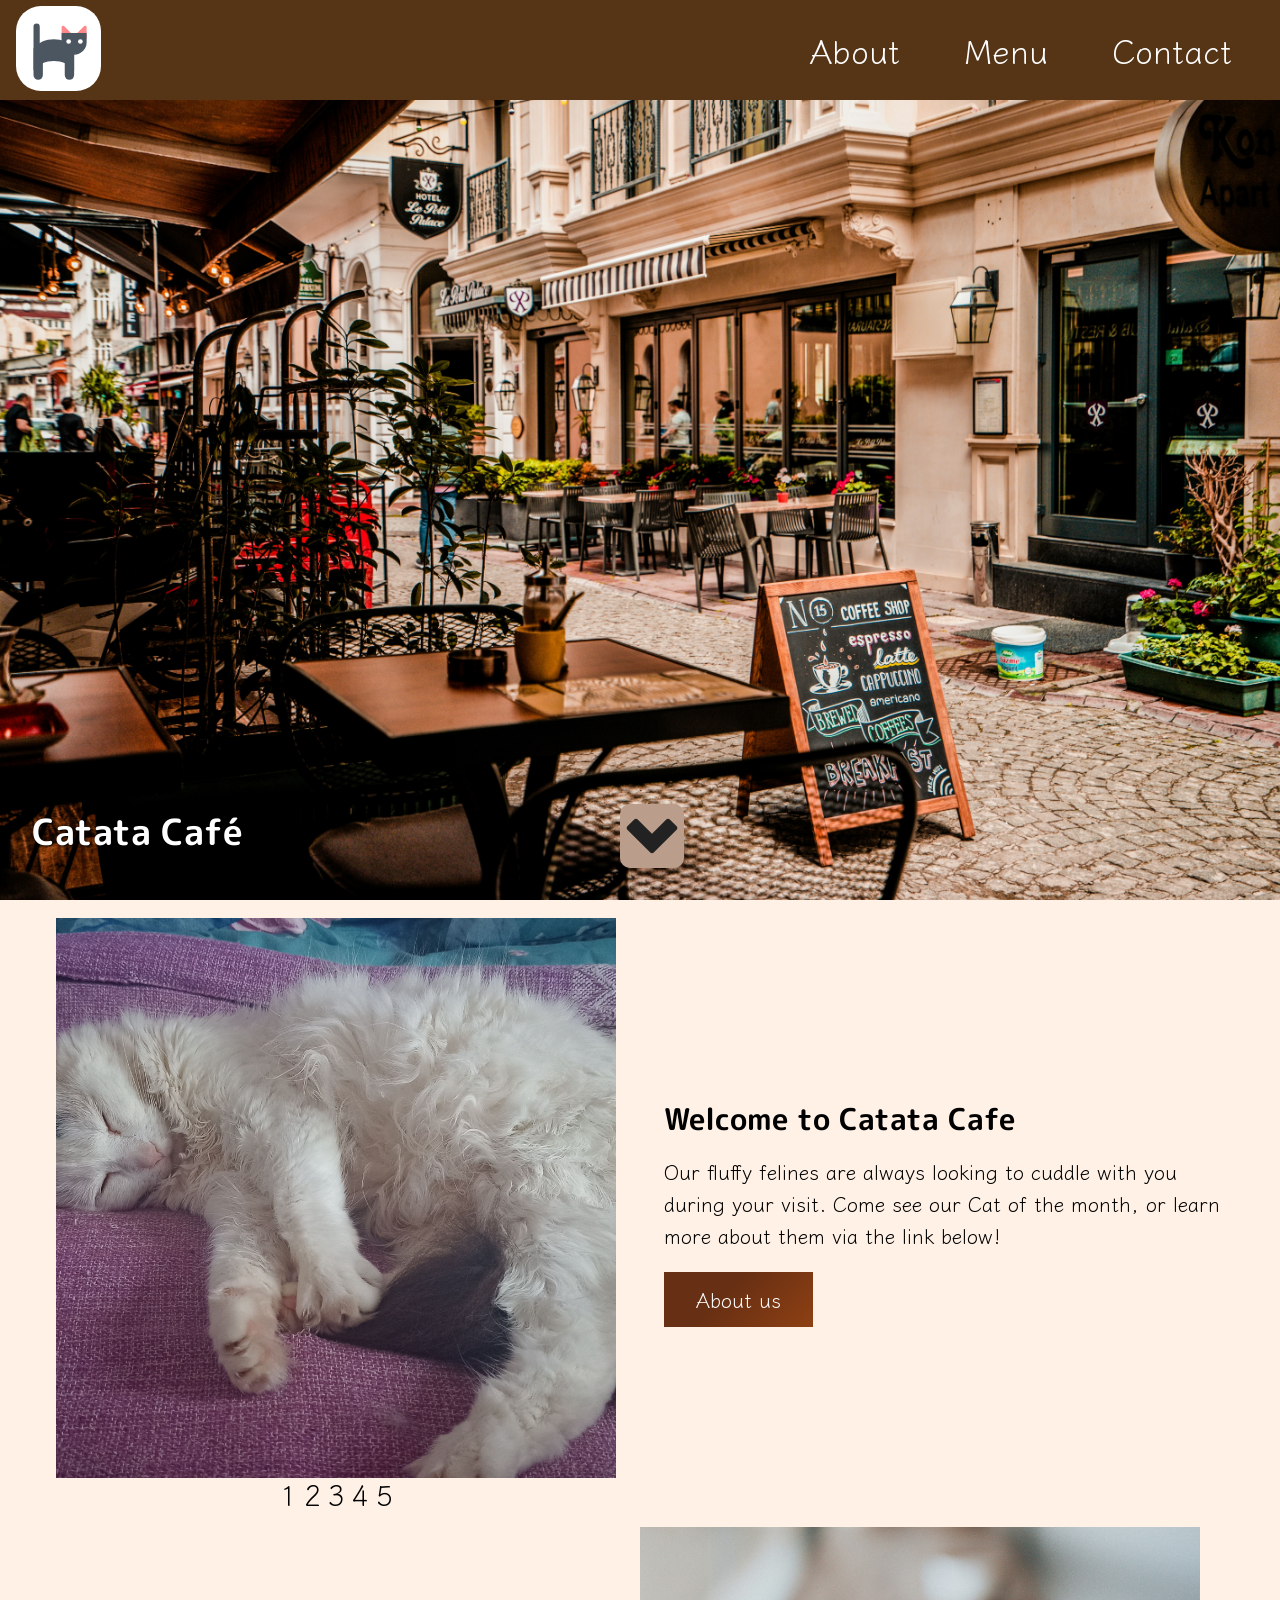
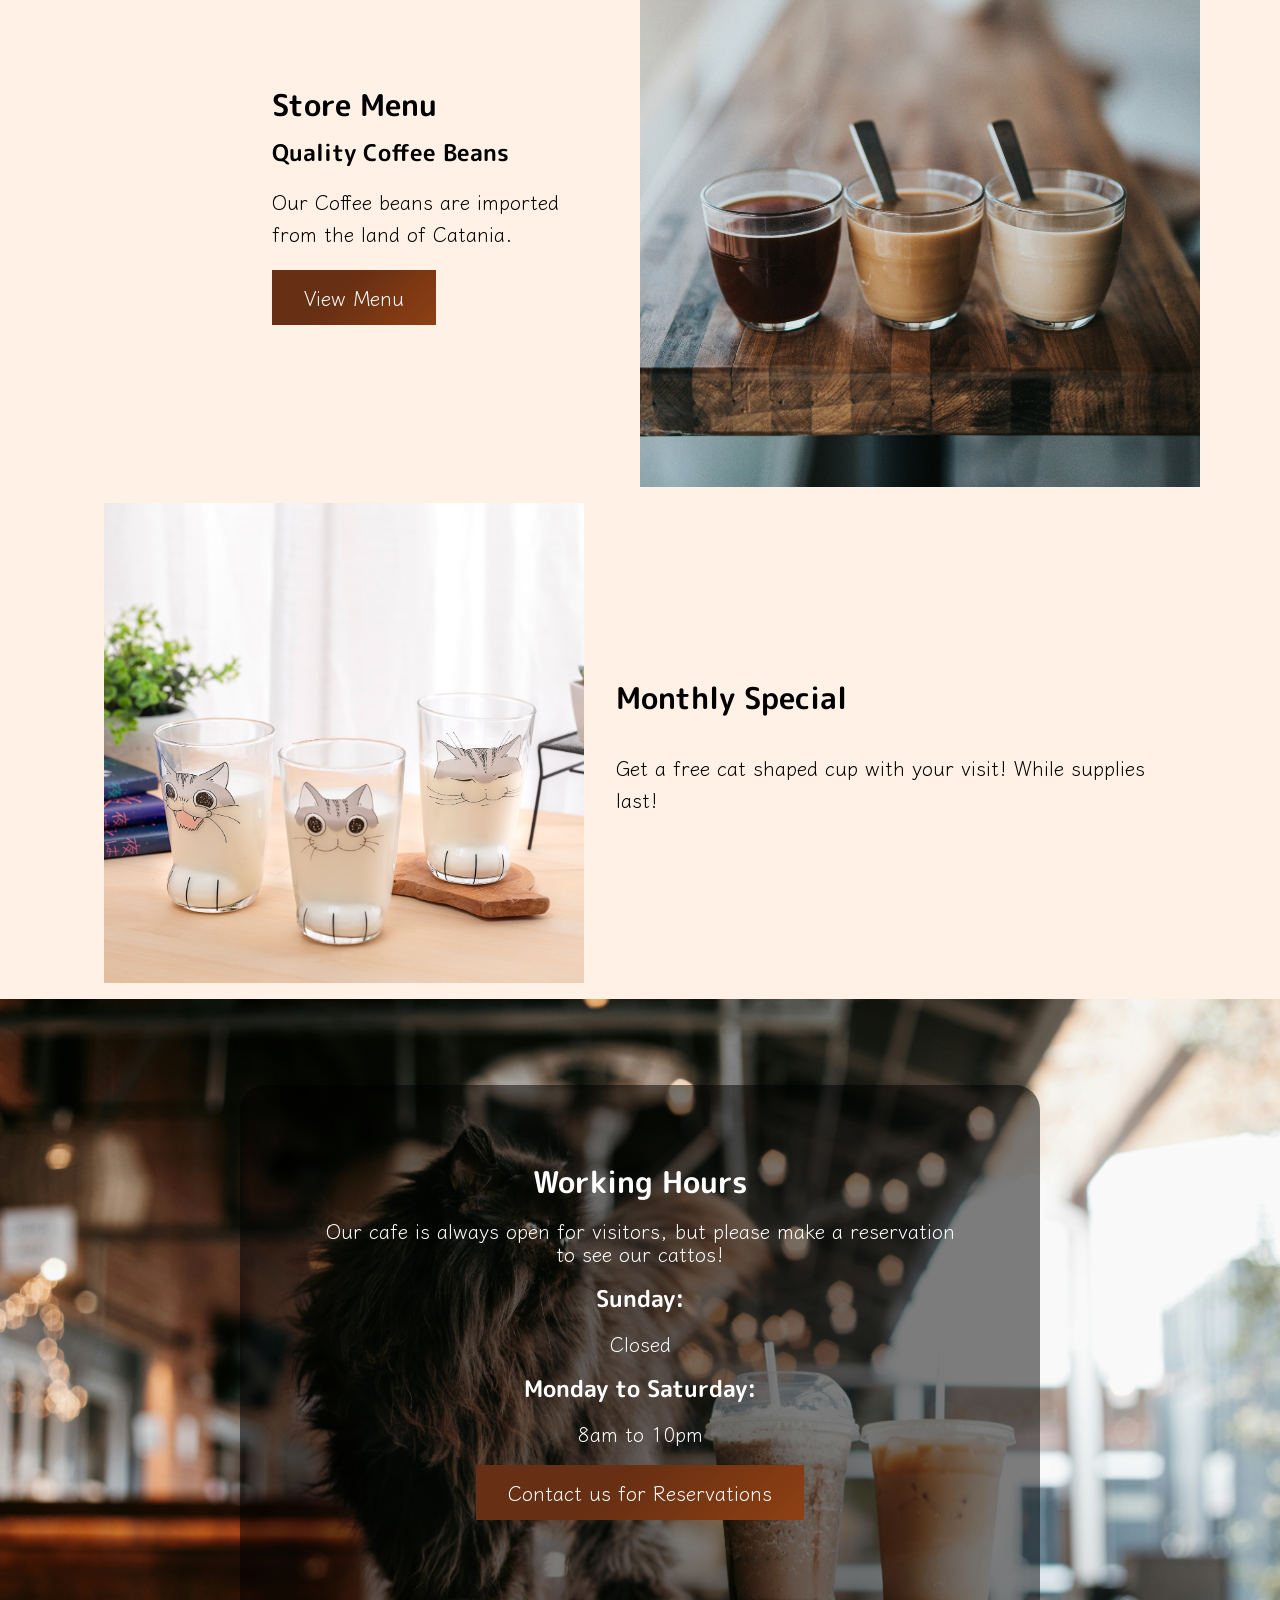
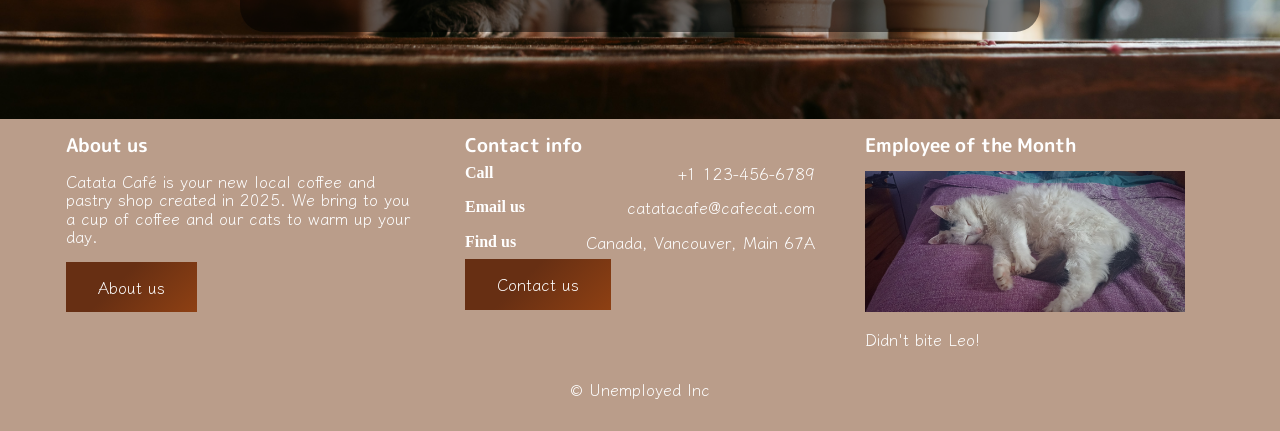
==== commit 63ee2dc3: "Updated styles.css" ====
--- a/index.html
+++ b/index.html
@@ -158,7 +158,7 @@
                 <h3>Contact info</h3>
                 <section  class="contactFoot">
                     <h4 class="contacter">Call</h4>
-                    <p class="contacter">+1 (604) 362-0619</p>
+                    <p class="contacter">+1 123-456-6789</p>
                 </section>
                 <section  class="contactFoot">
                     <h4 class="contacter">Email us</h4>
--- a/styles/styles.css
+++ b/styles/styles.css
@@ -91,6 +91,7 @@
 .nav-menu{
     display: none;
     z-index: 98;
+
 }
 
 .nav-menu a{
@@ -121,7 +122,10 @@
 
     margin: 0;
     padding: 0;
-}
+
+
+}
+
 
 /* Nav Button */
 .hamenu{
@@ -404,27 +408,15 @@
 
 /* Menu mobile - Dylan */
 
-.menu_food{
+.menuFood{
   display: none;
 }
 
-/* .menu_drinks{
-  display: none;
-} */
-
-.show-drinks{
-  display: block;
-}
-
-.show-food{
-  display: block;
-}
-
-.menu_drinks h2, .menu_drinks p, .menu_food h2, .menu_food p{
+.menuDrinks h2, .menuDrinks p, .menuFood h2, .menuFood p{
   text-align: center;
 }
 
-.menu_drinks h4, .menu_food h4{
+.menuDrinks h4, .menuFood h4{
   margin: 0.5rem;
 }
 
@@ -450,49 +442,89 @@
 
 /* Contact us - Mobile */
 
-.contact_us_page p{
+.contactUsPage p{
   margin: 0.5rem 0rem 0.5rem 0rem;
 }
 
-.contact_info{
+.contactUsPage{
+  margin-bottom: 3rem;
+}
+
+.contactInfo{
   margin-top: 1rem;
   margin-bottom: 3rem;
 }
 
-.contact_info h2{
+.contactInfo h2{
   margin-bottom: 0.5rem;
 }
 
-.single_contact_info{
+.singleContactInfo{
   display: flex;
   align-items: baseline;
   gap: 1em;
 }
 
-/* Form Stuff */
-
-.form_input{
+/* Form Input Fields */
+
+.formInput{
   color: antiquewhite;
   background-color: #9F6D4F;
   padding: 2rem 5rem 1rem 5rem;
   border-radius: 2rem;
 }
 
-.form_input_single{
+.formInputSingle{
   display: flex;
   flex-direction: column;
   text-align: left;
   gap: 0.5em;
 }
 
-.form_input_section{
+.formInputSection{
   display: flex;
   flex-direction: column;
   gap: 1rem;
 }
 
-
-
+/* navigation footer for all web pages */
+footer {
+  background-color: #BA9D8A;
+  color: white;
+  bottom: 0;
+}
+
+.navFooter { 
+  display: flex; 
+  flex-direction: column;
+  justify-content: space-evenly;
+  text-align: left;
+}
+
+
+.footArticle {
+  width: 350px;
+}
+/* space between div articles */
+.contactFoot {
+  display: flex;
+  justify-content: space-between;
+}
+
+.catOfTheMonth img{
+  margin-top: 15px;
+  width: 20rem;
+}
+
+.contacter {
+  margin-top: 8px;
+  margin-bottom: 8px;
+}
+
+.footerCopy{
+  text-align: center;
+  padding: 1rem;
+}
 
 /* Desktop Styles */
 @media(min-width: 43.75rem){
@@ -729,55 +761,40 @@
       display: flex;
       gap: 2rem;
     }
-    /* navigation footer for all web pages */
-    .navFooter { 
-     
-      display: flex; 
-      justify-content: space-evenly;
+
+    /* Contact Page Desktop */
+
+    .contactUsPage{
+      display: flex;
+      gap: 10rem;
+      margin-top: 2rem;
+      align-items: center;
+    }
+
+    .formInputSection h2{
       text-align: center;
     }
 
-    footer {
-      background-color: #BA9D8A;
-      color: white;
+    /* Footer - Desktop Styles */
+    
+    .navFooter{
+      flex-direction: row;
     }
 
     .navFooter h3 {
       justify-content: space-between;
     }
 
-    .footArticle {
-      width: 350px;
-    }
-    /* space between div articles */
-    .contactFoot {
     
-      display: flex;
-      justify-content: space-between;
-
-    }
-
-    .catOfTheMonth img{
-      margin-top: 15px;
-      width: 20rem;
-    }
-
-    .contacter {
-      margin-top: 8px;
-      margin-bottom: 8px;
-    }
     
 }
+
+
+
 
 /* For all webpages */
 /* Footer Styling */
-.footerCopy{
-    bottom: 0;
-    text-align: center;
-    padding: 1rem;
-    margin-top: 3rem;
-}
-
-
-
-
+
+
+
+
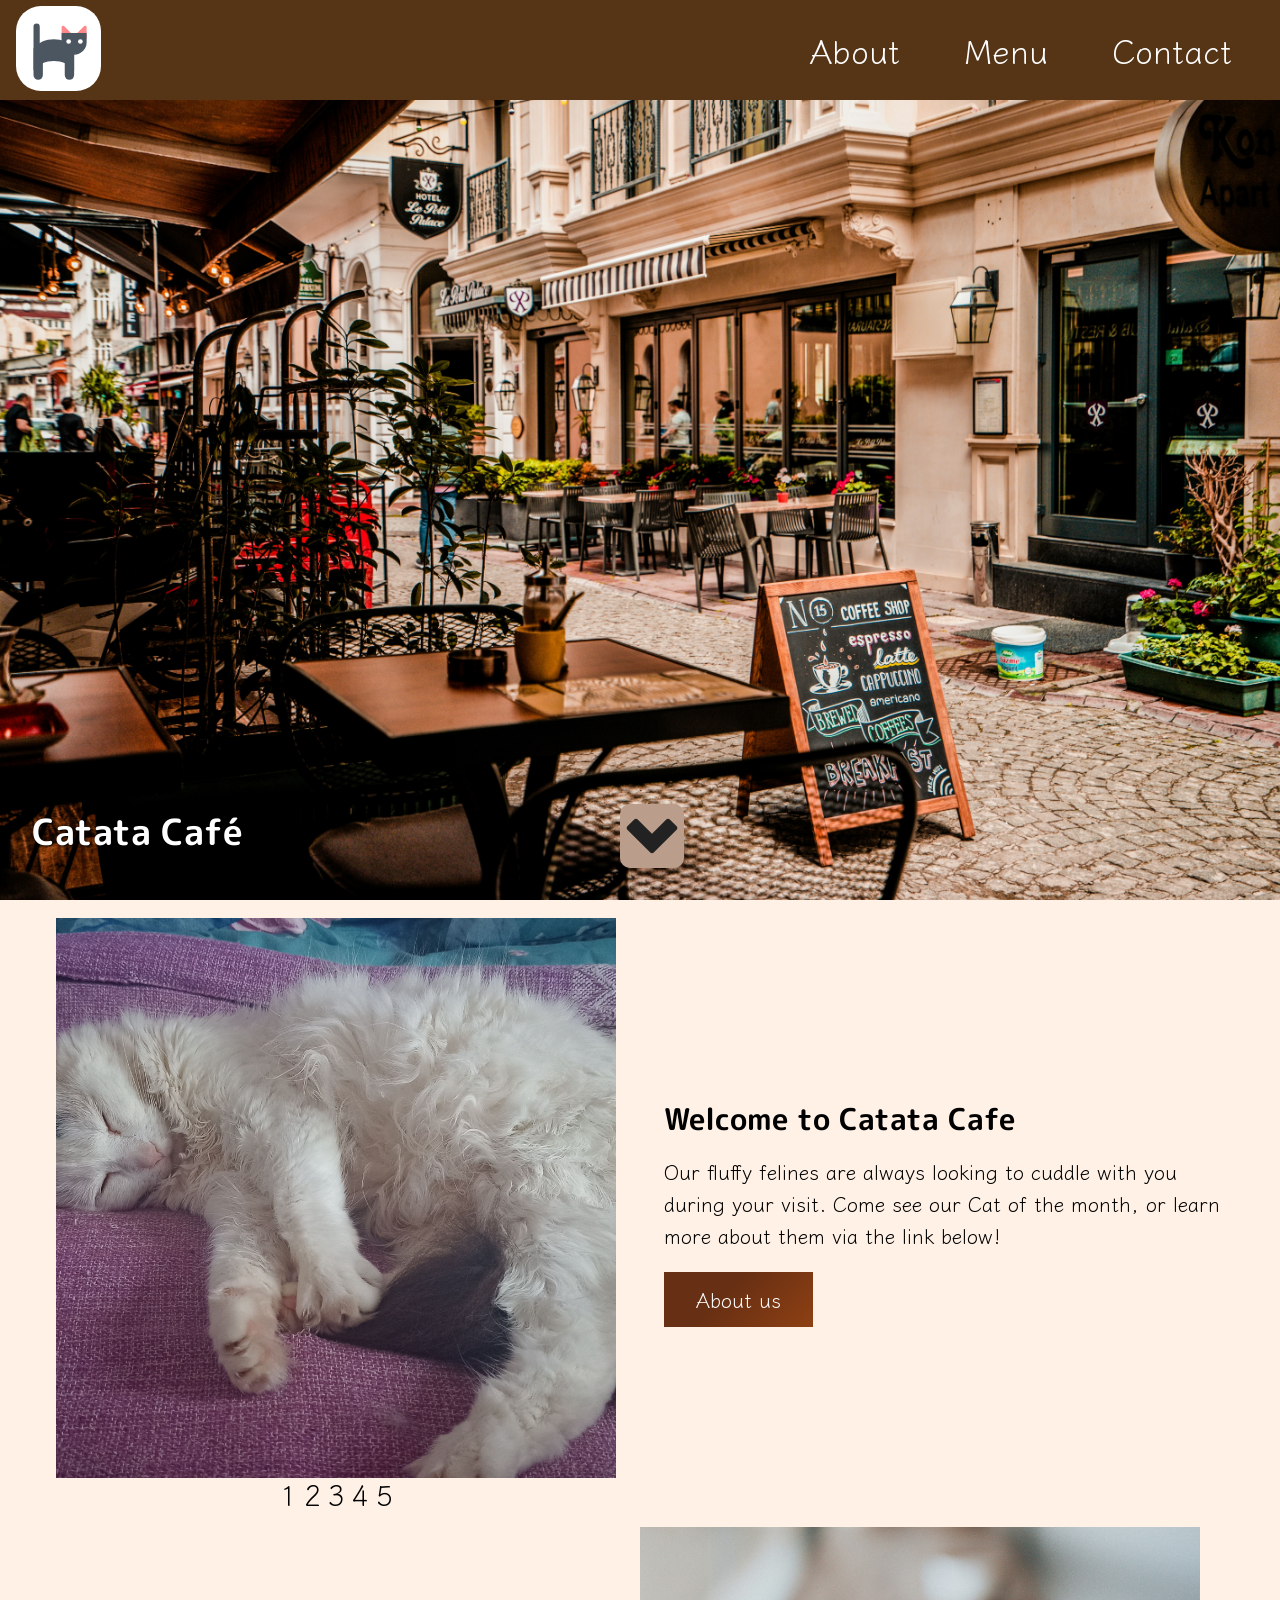
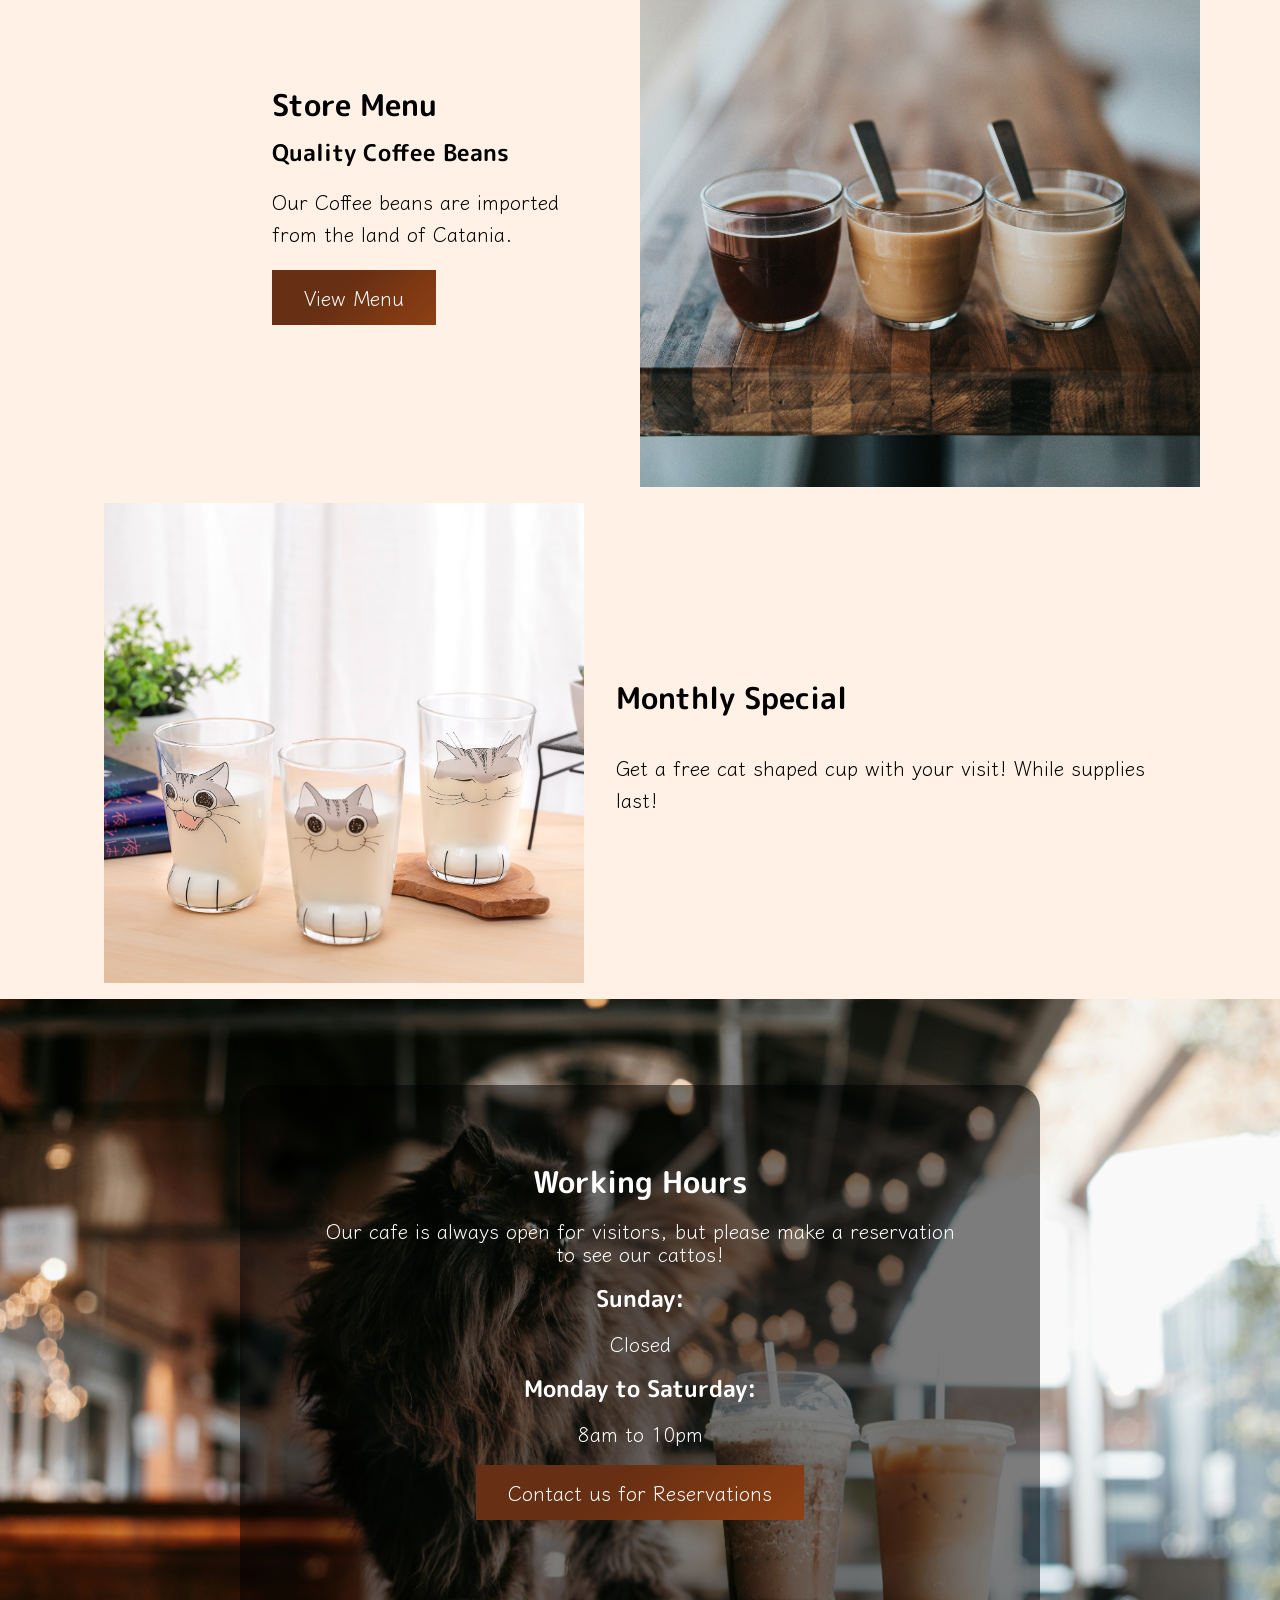
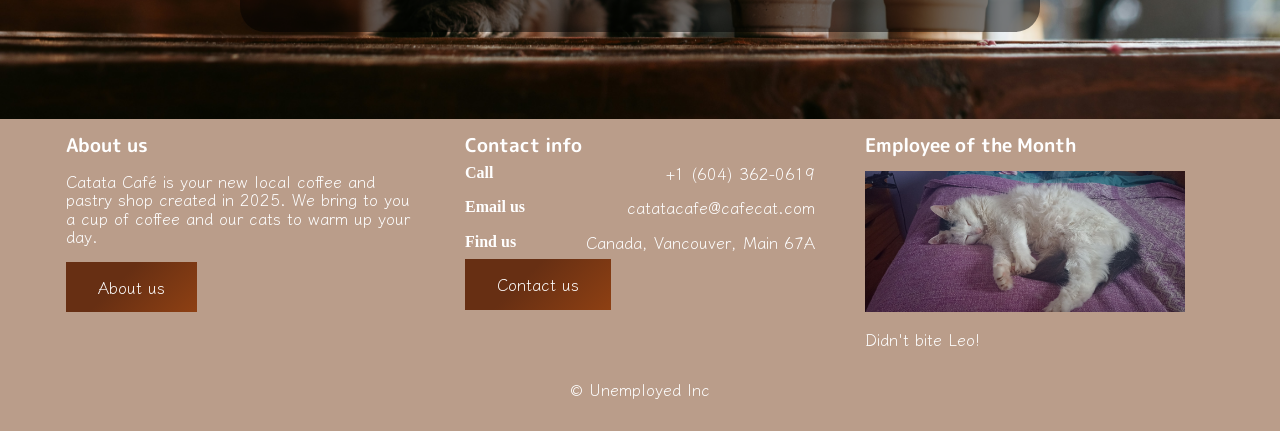
==== commit d4ad08aa: "Merge branch 'main' into len-branch" ====
--- a/index.html
+++ b/index.html
@@ -158,7 +158,7 @@
                 <h3>Contact info</h3>
                 <section  class="contactFoot">
                     <h4 class="contacter">Call</h4>
-                    <p class="contacter">+1 123-456-6789</p>
+                    <p class="contacter">+1 (604) 362-0619</p>
                 </section>
                 <section  class="contactFoot">
                     <h4 class="contacter">Email us</h4>
--- a/styles/styles.css
+++ b/styles/styles.css
@@ -91,7 +91,6 @@
 .nav-menu{
     display: none;
     z-index: 98;
-
 }
 
 .nav-menu a{
@@ -122,10 +121,7 @@
 
     margin: 0;
     padding: 0;
-
-
-}
-
+}
 
 /* Nav Button */
 .hamenu{
@@ -408,15 +404,27 @@
 
 /* Menu mobile - Dylan */
 
-.menuFood{
+.menu_food{
   display: none;
 }
 
-.menuDrinks h2, .menuDrinks p, .menuFood h2, .menuFood p{
+/* .menu_drinks{
+  display: none;
+} */
+
+.show-drinks{
+  display: block;
+}
+
+.show-food{
+  display: block;
+}
+
+.menu_drinks h2, .menu_drinks p, .menu_food h2, .menu_food p{
   text-align: center;
 }
 
-.menuDrinks h4, .menuFood h4{
+.menu_drinks h4, .menu_food h4{
   margin: 0.5rem;
 }
 
@@ -491,7 +499,6 @@
 footer {
   background-color: #BA9D8A;
   color: white;
-  bottom: 0;
 }
 
 .navFooter { 
@@ -522,6 +529,7 @@
 }
 
 .footerCopy{
+  bottom: 0;
   text-align: center;
   padding: 1rem;
 }
@@ -787,14 +795,4 @@
 
     
     
-}
-
-
-
-
-/* For all webpages */
-/* Footer Styling */
-
-
-
-
+}
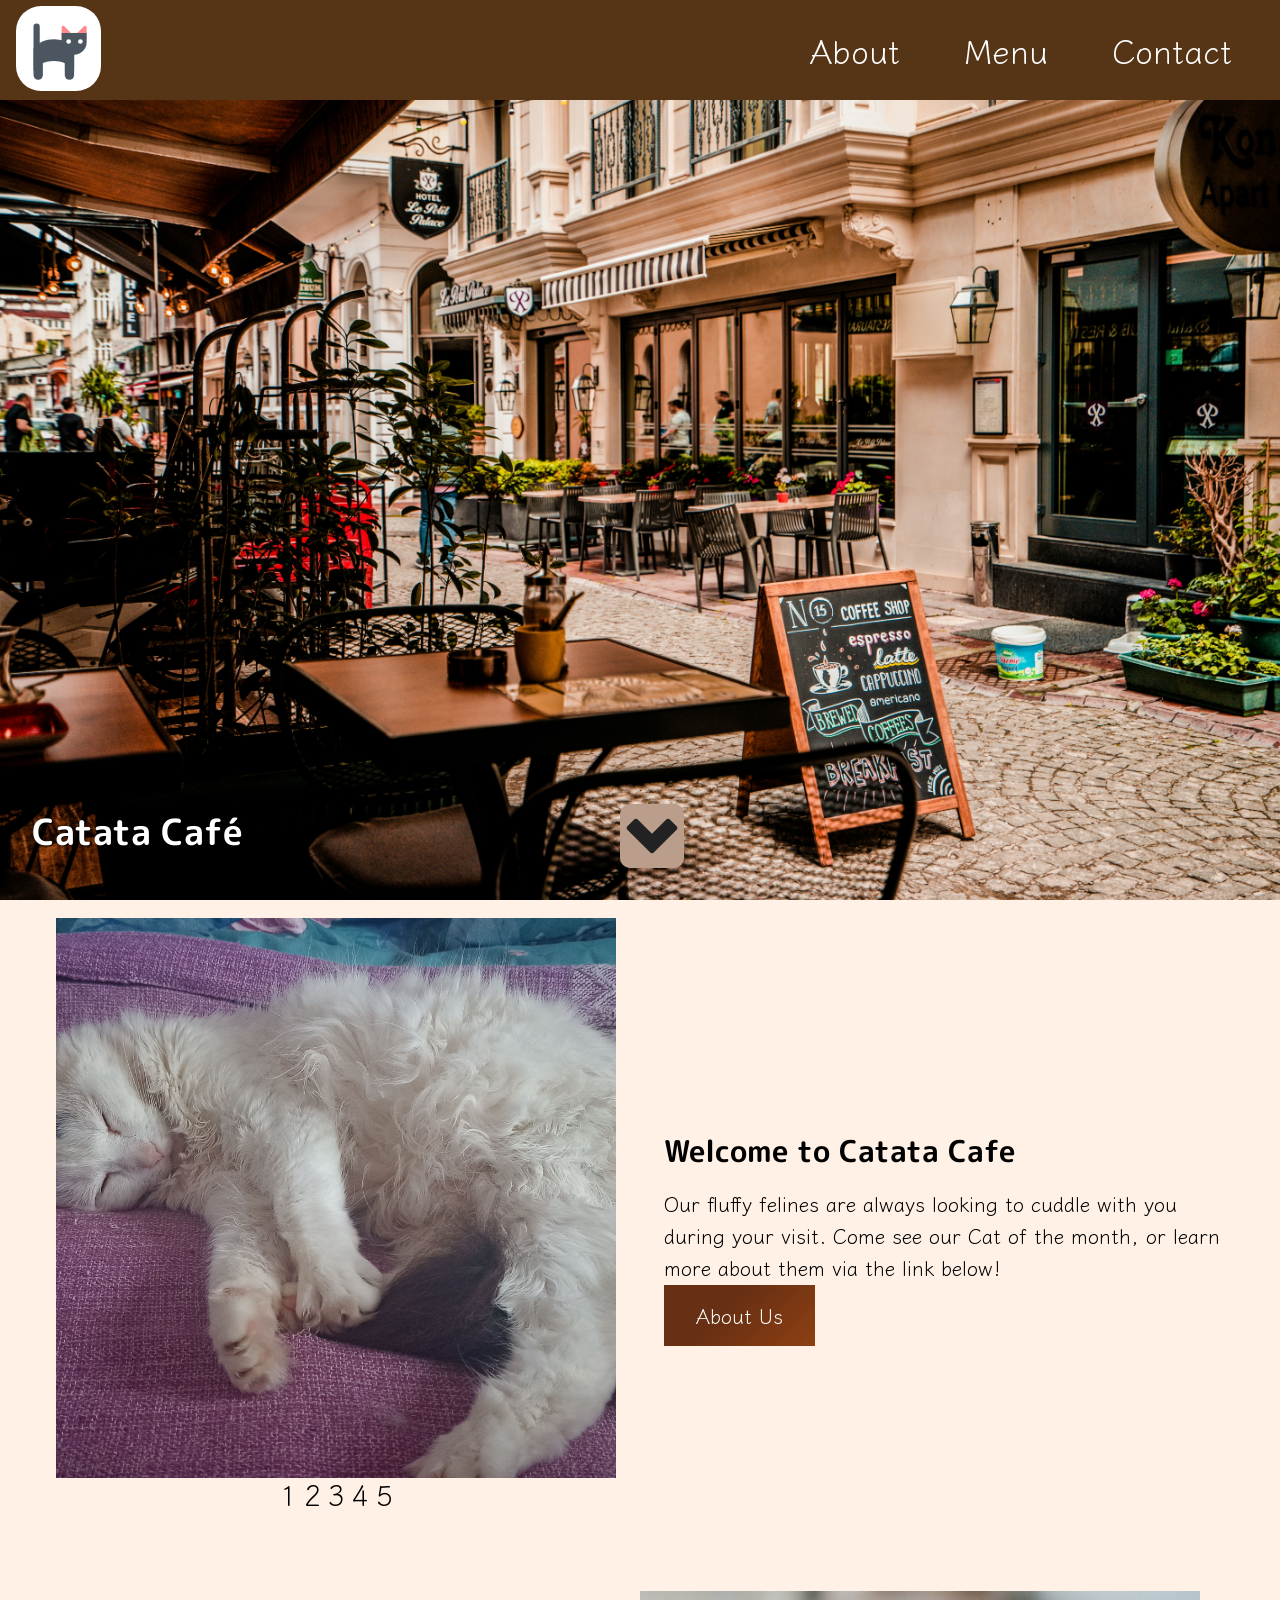
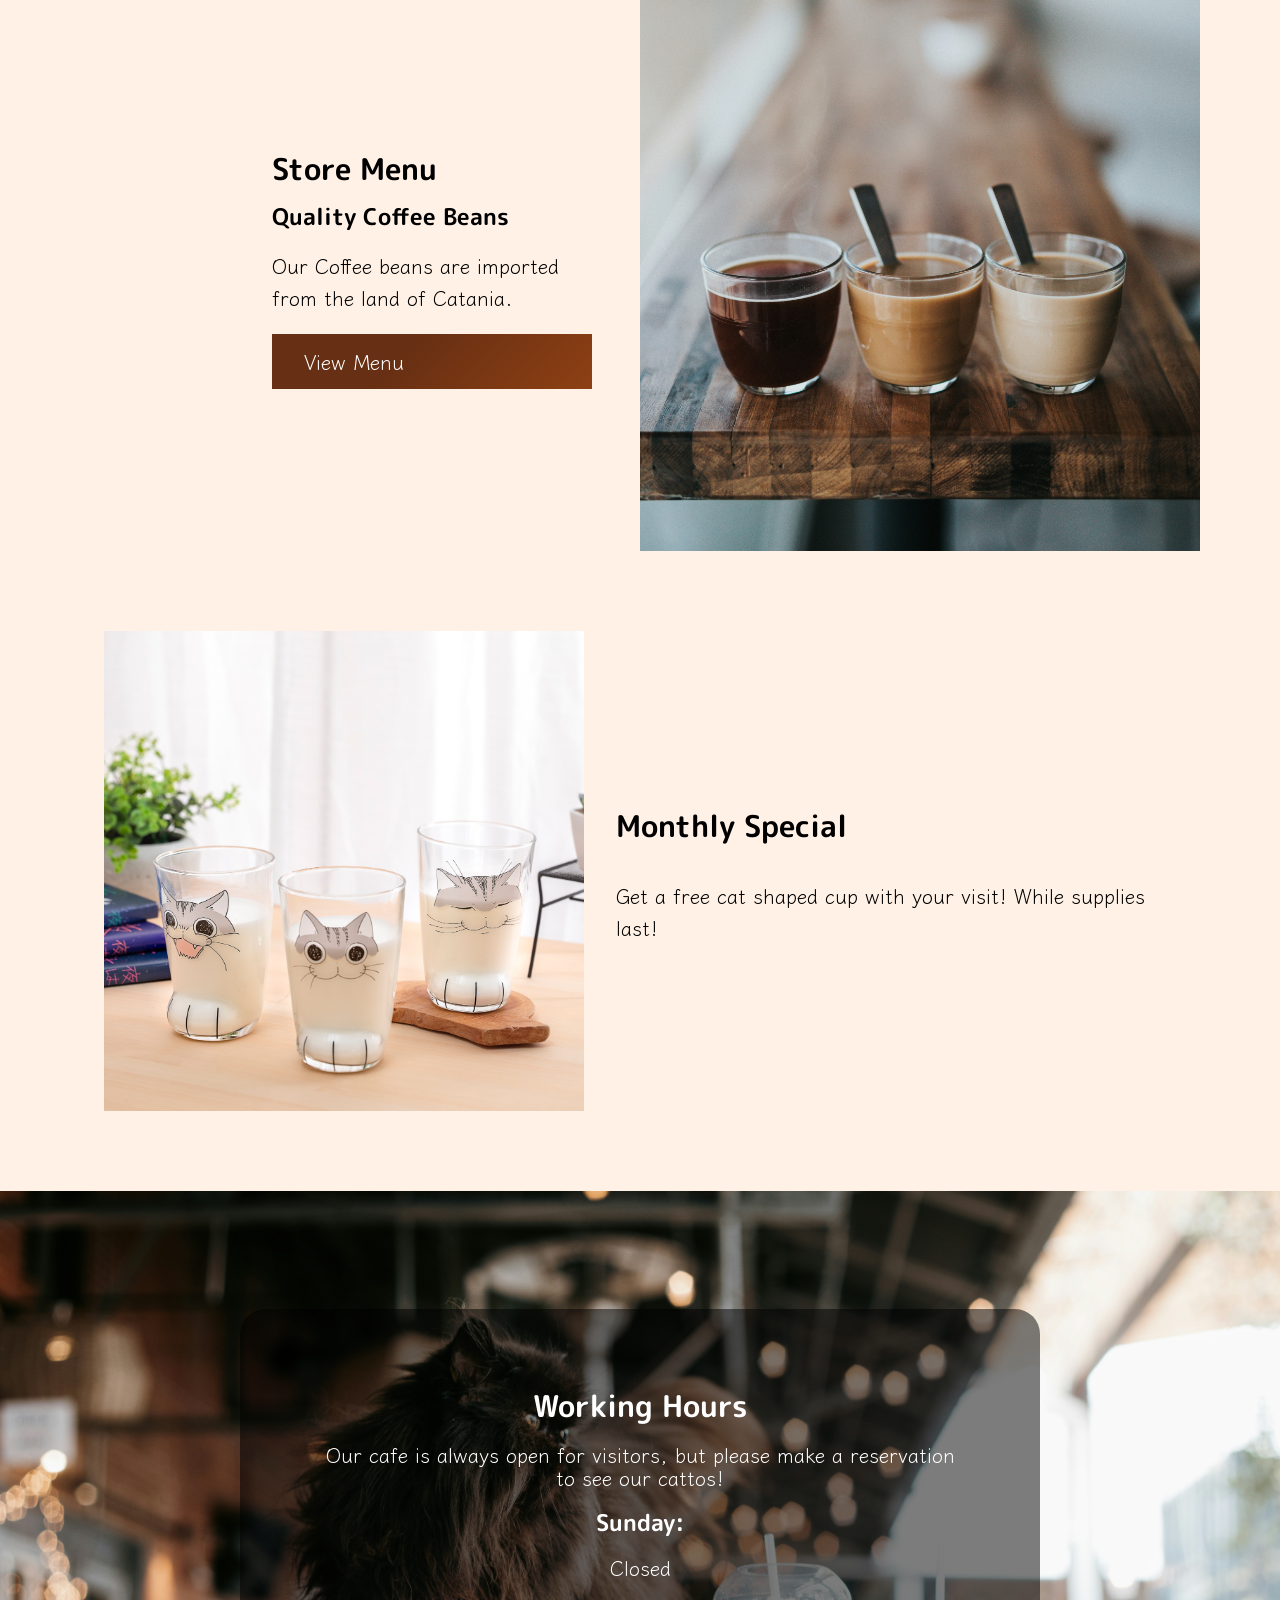
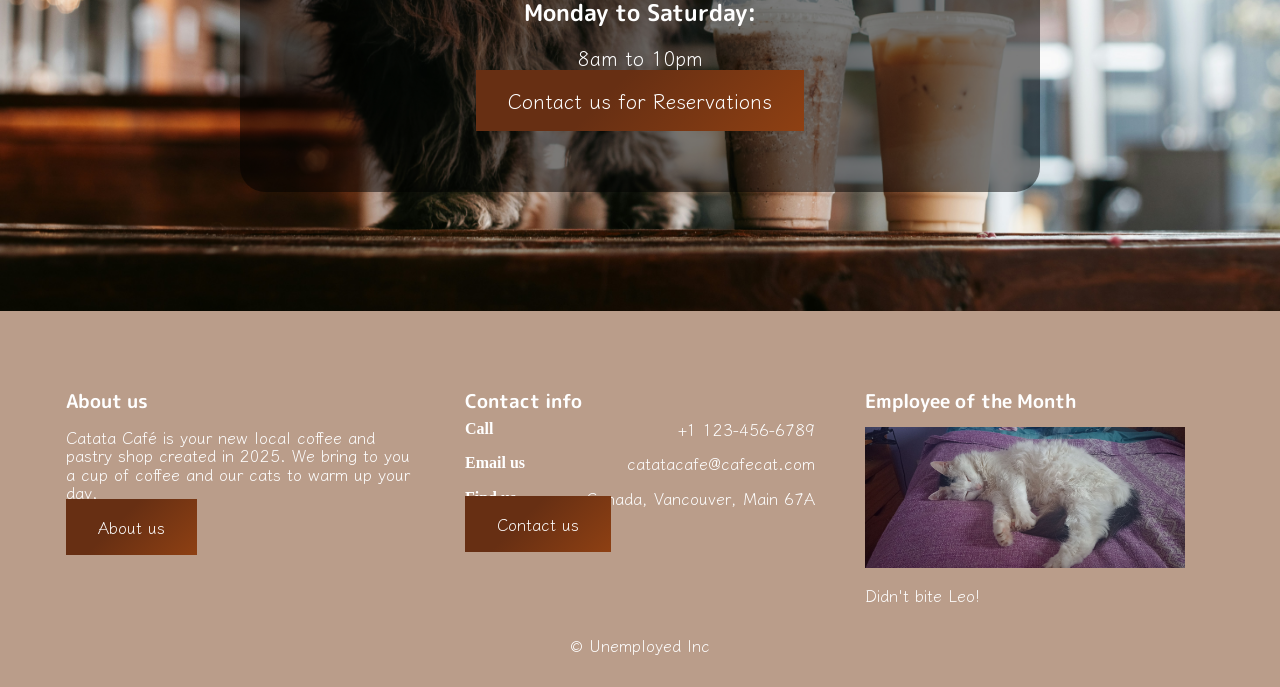
==== commit 05f6cf18: "Changed Buttons and Anchor tags" ====
--- a/index.html
+++ b/index.html
@@ -26,11 +26,11 @@
             </ul>
         </nav>
 
-        <button type="button" id="nav_button" class="hamenu">
+        <div id="nav_button" class="hamenu">
             <div class="bar1"></div>
             <div class="bar2"></div>
             <div class="bar3"></div>
-        </button>
+        </div>
 
         <h1 class="header_title">
             Catata Café
@@ -77,10 +77,8 @@
                 <section class="mascot_info_2">
                     <h2>Welcome to Catata Cafe</h2>
                     <p>Our fluffy felines are always looking to cuddle with you during your visit. Come see our Cat of the month, or learn more about them via the link below!</p>
-                    <a href="./about.html#cat_staff">
-                        <button type="button" class="cat_button">
-                            About us
-                        </button>
+                    <a class="cat_button" href="./about.html#cat_staff">
+                        About Us
                     </a>
                 </section>
             </section>
@@ -93,10 +91,8 @@
                 <h2>Store Menu</h2>
                 <h3>Quality Coffee Beans</h3>
                 <p>Our Coffee beans are imported from the land of Catania.</p>
-                <a href="./menu.html">
-                    <button type="button" class="cat_button">
-                        View Menu
-                    </button>
+                <a href="./menu.html" class="cat_button">
+                    View Menu
                 </a>
             </section>
             
@@ -132,10 +128,8 @@
                     <p>
                         8am to 10pm
                     </p>
-                    <a href="./contact.html">
-                        <button type="button" class="cat_button">
-                            Contact us for Reservations
-                        </button>
+                    <a href="./contact.html" class="cat_button">
+                        Contact us for Reservations
                     </a>
                 </section>
             </div>
@@ -150,15 +144,15 @@
             <article class="footArticle">
                 <h3>About us</h3>
                 <p> Catata Café is your new local coffee and pastry shop created in 2025. We bring to you a cup of coffee and our cats to warm up your day.</p>
-                <a href="./about.html">
-                    <button type="button" class="cat_button">About us</button>
+                <a href="./about.html" class="cat_button">
+                    About us
                 </a>
             </article>
             <article class="footArticle">
                 <h3>Contact info</h3>
                 <section  class="contactFoot">
                     <h4 class="contacter">Call</h4>
-                    <p class="contacter">+1 (604) 362-0619</p>
+                    <p class="contacter">+1 123-456-6789</p>
                 </section>
                 <section  class="contactFoot">
                     <h4 class="contacter">Email us</h4>
@@ -168,8 +162,8 @@
                     <h4 class="contacter">Find us</h4>
                     <p class="contacter">Canada, Vancouver, Main 67A</p>
                 </section>
-                                <a href="./contact.html">
-                    <button type="button" class="cat_button">Contact us</button>
+                <a href="./contact.html" class="cat_button">
+                    Contact us
                 </a>
             </article>
             <article class="footArticle">
--- a/styles/styles.css
+++ b/styles/styles.css
@@ -91,6 +91,7 @@
 .nav-menu{
     display: none;
     z-index: 98;
+
 }
 
 .nav-menu a{
@@ -121,7 +122,10 @@
 
     margin: 0;
     padding: 0;
-}
+
+
+}
+
 
 /* Nav Button */
 .hamenu{
@@ -199,7 +203,9 @@
 
 .monthly_special, .featured_menu, .store_mascots{
   margin-top: 1rem;
-}
+  margin-bottom: 4rem;
+}
+
 
 .monthly_special h2, .featured_menu h2, .store_mascots h2{
   margin-top: 2rem;
@@ -311,6 +317,7 @@
   background-position: center;
   width: 100%;
   height: 45rem;
+  margin-top: 4rem;
 }
 
 /* About Page - Marco */
@@ -404,29 +411,22 @@
 
 /* Menu mobile - Dylan */
 
-.menu_food{
+.menuFood{
   display: none;
 }
 
-/* .menu_drinks{
-  display: none;
-} */
-
-.show-drinks{
-  display: block;
-}
-
-.show-food{
-  display: block;
-}
-
-.menu_drinks h2, .menu_drinks p, .menu_food h2, .menu_food p{
+.menuDrinks h2, .menuDrinks p, .menuFood h2, .menuFood p{
   text-align: center;
 }
 
-.menu_drinks h4, .menu_food h4{
+.menuDrinks h4, .menuFood h4{
   margin: 0.5rem;
 }
+
+.menu_button_layout{
+    display: flex;
+    flex-direction: column;
+  }
 
 .food_article img{
   width: 15rem;
@@ -499,6 +499,7 @@
 footer {
   background-color: #BA9D8A;
   color: white;
+  bottom: 0;
 }
 
 .navFooter { 
@@ -506,6 +507,7 @@
   flex-direction: column;
   justify-content: space-evenly;
   text-align: left;
+  margin-top: 4rem;
 }
 
 
@@ -529,7 +531,6 @@
 }
 
 .footerCopy{
-  bottom: 0;
   text-align: center;
   padding: 1rem;
 }
@@ -625,6 +626,7 @@
       gap: 3rem;
     }
 
+
 /* Carousol Desktop */
 
     .slider {
@@ -760,7 +762,7 @@
 
     /* Menu Desktop - Dylan */
     .menu_button_layout{
-      display: flex;
+      flex-direction: row;
       width: 50rem;
       justify-content: space-around;
     }
@@ -795,4 +797,4 @@
 
     
     
-}+}
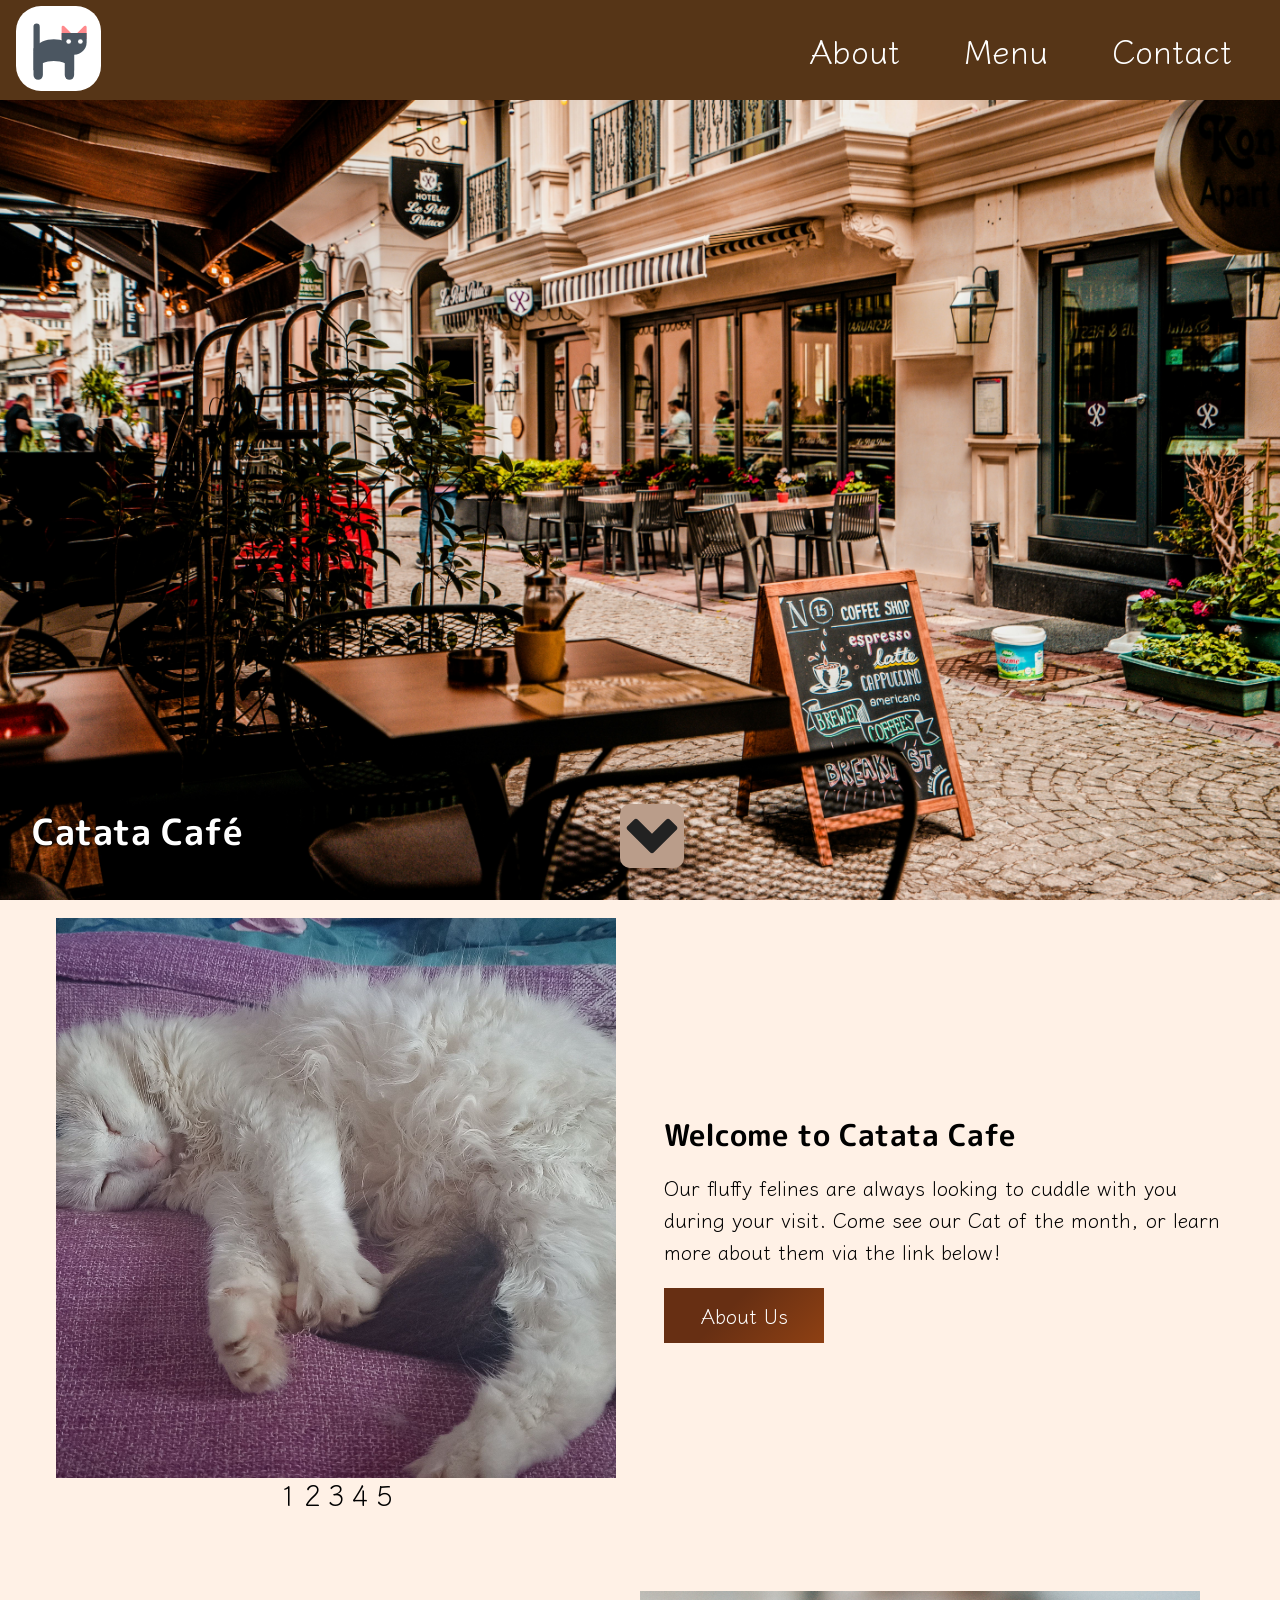
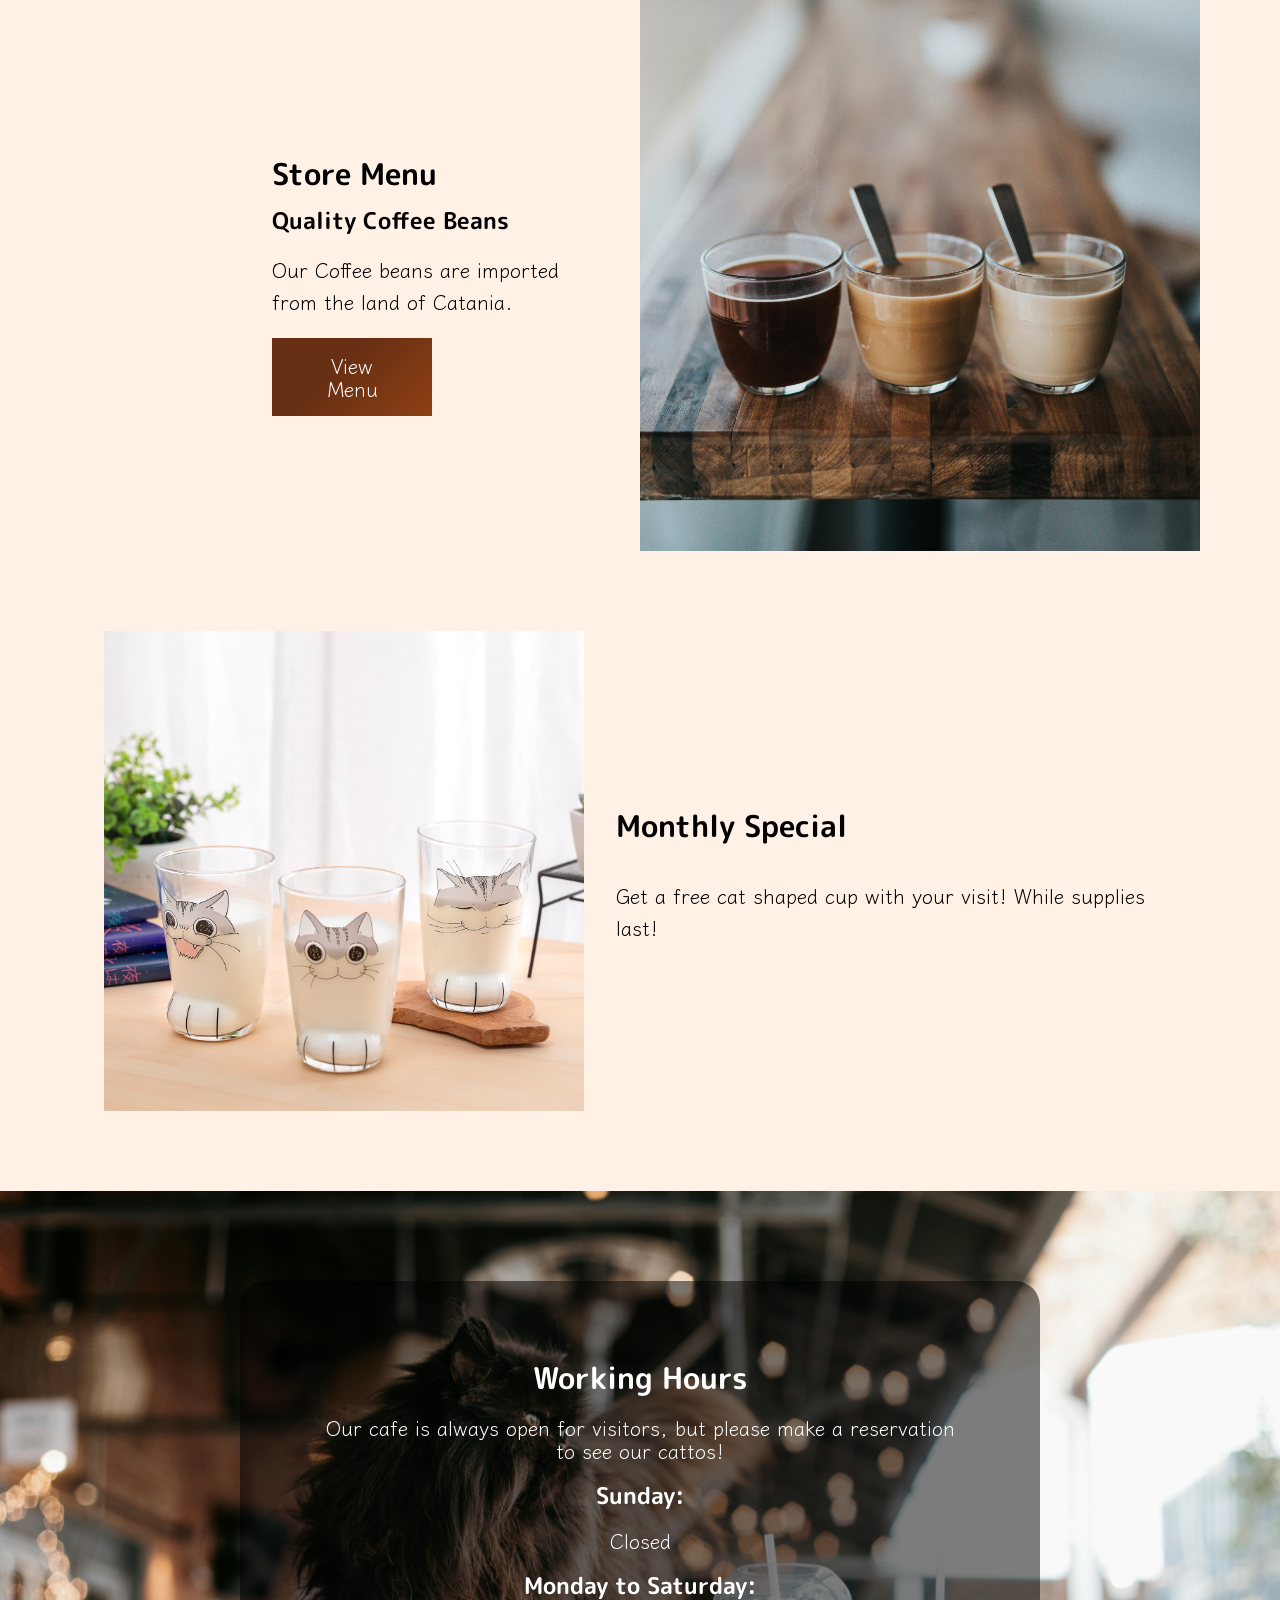
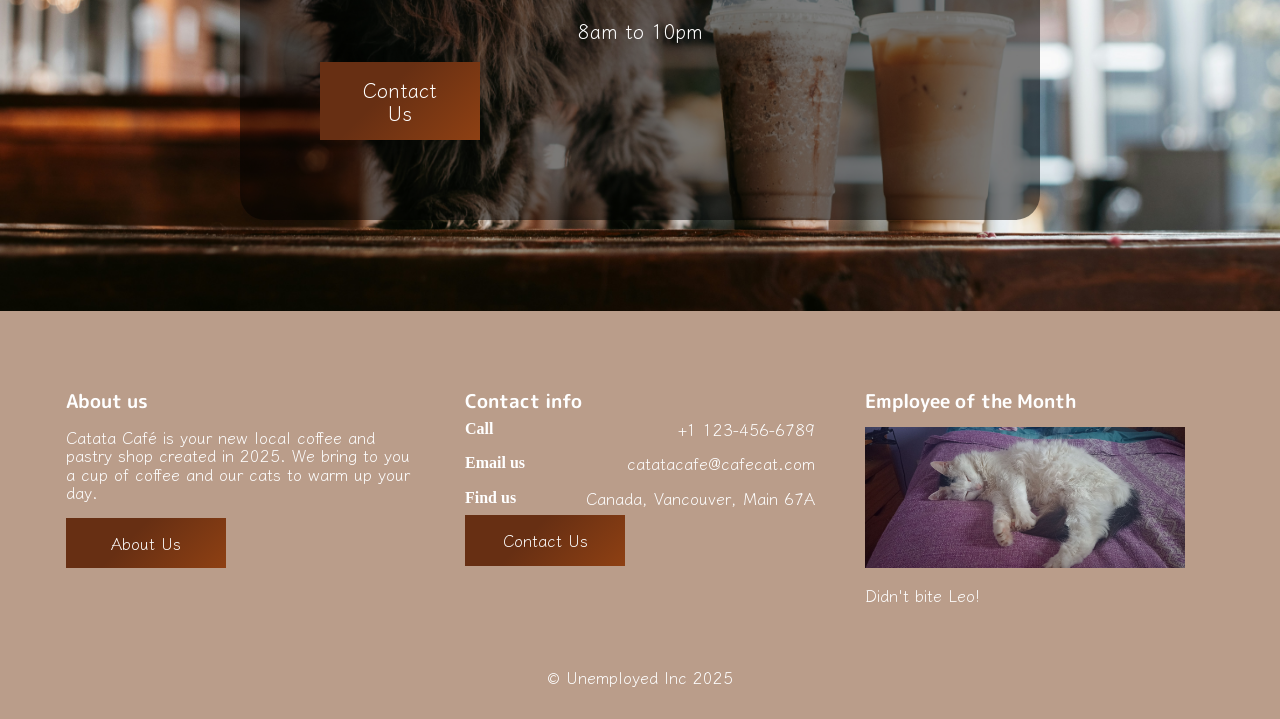
==== commit d2d20519: "Fixed a lot of semantic errors" ====
--- a/index.html
+++ b/index.html
@@ -11,7 +11,7 @@
     <link rel="preconnect" href="https://fonts.gstatic.com" crossorigin>
     <link href="https://fonts.googleapis.com/css2?family=Klee+One&family=M+PLUS+Rounded+1c&display=swap" rel="stylesheet">
     <!-- Favicon -->
-     <link rel="icon" href="media/cat_favi.png" sizes="32x32"/>
+    <link rel="icon" href="media/cat_favi.png" sizes="32x32">
     <title>Catata Café</title>
 </head>
 <body>
@@ -44,7 +44,7 @@
         <article id="cat_mascots" class="store_mascots">
             
             <section class="store_mascots_info">
-                <section class="carousal">
+                <div class="carousal">
                     <div class="slider">
                         <div class="slides">
                             <div id="slide-1">
@@ -52,19 +52,19 @@
                             </div>
 
                             <div id="slide-2">
-                                <img id="slide-1" src="media/cats/Loki.jpg" alt="A cat named Loki">
+                                <img src="media/cats/Loki.jpg" alt="A cat named Loki">
                             </div>
 
                             <div id="slide-3">
-                                <img id="slide-1" src="media/cats/Peaches.jpg" alt="A cat named Peaches">
+                                <img  src="media/cats/Peaches.jpg" alt="A cat named Peaches">
                             </div>
 
                             <div id="slide-4">
-                                <img id="slide-1" src="media/cats/mimo_hat.jpg" alt="A cat with a hat named Mimo">
+                                <img  src="media/cats/mimo_hat.jpg" alt="A cat with a hat named Mimo">
                             </div>
 
                             <div id="slide-5">
-                                <img id="slide-1" src="media/cats/toby.jpg" alt="A cat named Toby">
+                                <img  src="media/cats/toby.jpg" alt="A cat named Toby">
                             </div>
                         </div>
                         <a href="#slide-1">1</a>
@@ -73,7 +73,7 @@
                         <a href="#slide-4">4</a>
                         <a href="#slide-5">5</a>
                     </div>
-                </section>
+                </div>
                 <section class="mascot_info_2">
                     <h2>Welcome to Catata Cafe</h2>
                     <p>Our fluffy felines are always looking to cuddle with you during your visit. Come see our Cat of the month, or learn more about them via the link below!</p>
@@ -95,7 +95,6 @@
                     View Menu
                 </a>
             </section>
-            
         </article>
         
         <!-- Monthly Special -->
@@ -113,26 +112,25 @@
         </article>
         <!-- Cafe Hours -->
         <article class="cafe_hours">
-                <section class="hours_overlay">
-                    <h2>Working Hours</h2>
-                    <p>Our cafe is always open for visitors, but please make a reservation to see our cattos!</p>
-                    <h3>
-                        Sunday:
-                    </h3>
-                    <p>
-                        Closed
-                    </p>
-                    <h3>
-                        Monday to Saturday:
-                    </h3>
-                    <p>
-                        8am to 10pm
-                    </p>
-                    <a href="./contact.html" class="cat_button">
-                        Contact us for Reservations
-                    </a>
-                </section>
-            </div>
+            <section class="hours_overlay">
+                <h2>Working Hours</h2>
+                <p>Our cafe is always open for visitors, but please make a reservation to see our cattos!</p>
+                <h3>
+                    Sunday:
+                </h3>
+                <p>
+                    Closed
+                </p>
+                <h3>
+                    Monday to Saturday:
+                </h3>
+                <p>
+                    8am to 10pm
+                </p>
+                <a href="./contact.html" class="cat_button">
+                    Contact Us
+                </a>
+            </section>
         </article>
 
      </main>
@@ -145,7 +143,7 @@
                 <h3>About us</h3>
                 <p> Catata Café is your new local coffee and pastry shop created in 2025. We bring to you a cup of coffee and our cats to warm up your day.</p>
                 <a href="./about.html" class="cat_button">
-                    About us
+                    About Us
                 </a>
             </article>
             <article class="footArticle">
@@ -163,19 +161,19 @@
                     <p class="contacter">Canada, Vancouver, Main 67A</p>
                 </section>
                 <a href="./contact.html" class="cat_button">
-                    Contact us
+                   Contact Us
                 </a>
             </article>
             <article class="footArticle">
                 <h3>Employee of the Month</h3>
                 <article class="catOfTheMonth">
-                    <img src="media/cats/Tata.jpg">
+                    <img src="media/cats/Tata.jpg" alt="A Cat named Tata">
                 </article>
                 <p>Didn't bite Leo!</p>
             </article>
         </section>
 
-            <p>&copy Unemployed Inc</p>
+            <p>	&#169; Unemployed Inc 2025</p>
     </footer>
     <!-- Javascript -->
     <script src="/scripts/script.js"></script>
--- a/styles/styles.css
+++ b/styles/styles.css
@@ -15,15 +15,19 @@
   margin: 0;
 }
 
+a{
+  display: block;
+}
+
 /* Button Styles*/
 
 .cat_button{
   padding: 1rem 2rem 1rem 2rem;
-  margin: 0 0 2rem 0;
   border: none;
-  
   background-image: linear-gradient(135deg,  #672F13 40%, #8E4013);
   color: white;
+  width: 10rem;
+  text-align: center;
 }
 
 .cat_button:hover{
@@ -34,9 +38,7 @@
 .cat_button2{
   width: 10rem;
   padding: 1rem 2rem 1rem 2rem;
-  margin: 0 0 2rem 0;
   border: none;
-  
   background-image: linear-gradient(135deg, #6F4E37 40%, #5A3E2D);
   color: white;
 }
@@ -53,7 +55,6 @@
 .cat_button3{
   width: 10rem;
   padding: 0.5rem 1rem 0.5rem 1rem;
-  margin: 0 0 2rem 0;
   border: none;
   
   background-image: linear-gradient(135deg, #774738 40%, #684028);
@@ -231,6 +232,10 @@
 .slider {
   width: 300px;
   overflow: hidden;
+}
+
+.slider a{
+  display: inline;
 }
 
 .slides {
@@ -303,6 +308,7 @@
   justify-content: center;
 }
 
+
 .cafe_hours{
   display: flex;
   flex-direction: column;
@@ -426,6 +432,9 @@
 .menu_button_layout{
     display: flex;
     flex-direction: column;
+    gap: 2rem;
+    text-align: center;
+    margin-bottom: 3rem;
   }
 
 .food_article img{
@@ -513,7 +522,9 @@
 
 .footArticle {
   width: 350px;
-}
+  margin-bottom: 2rem;
+}
+
 /* space between div articles */
 .contactFoot {
   display: flex;
